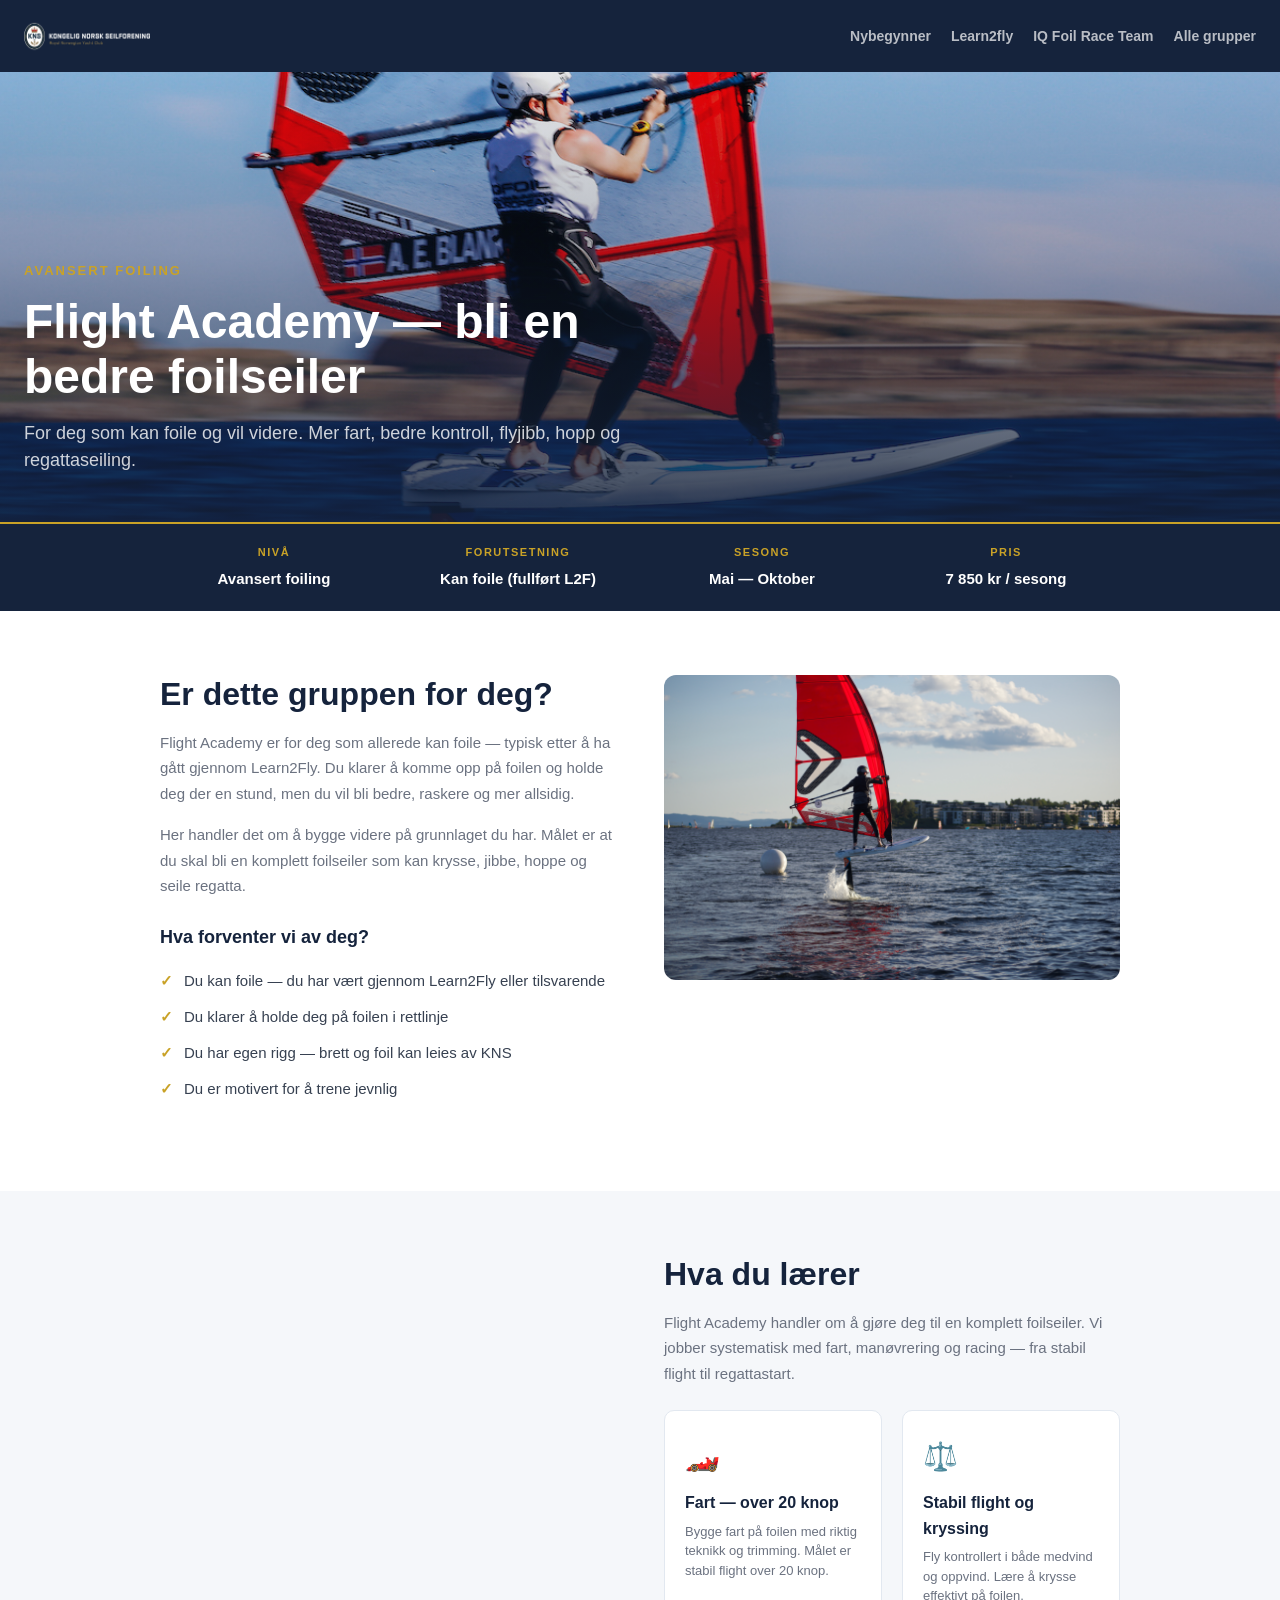
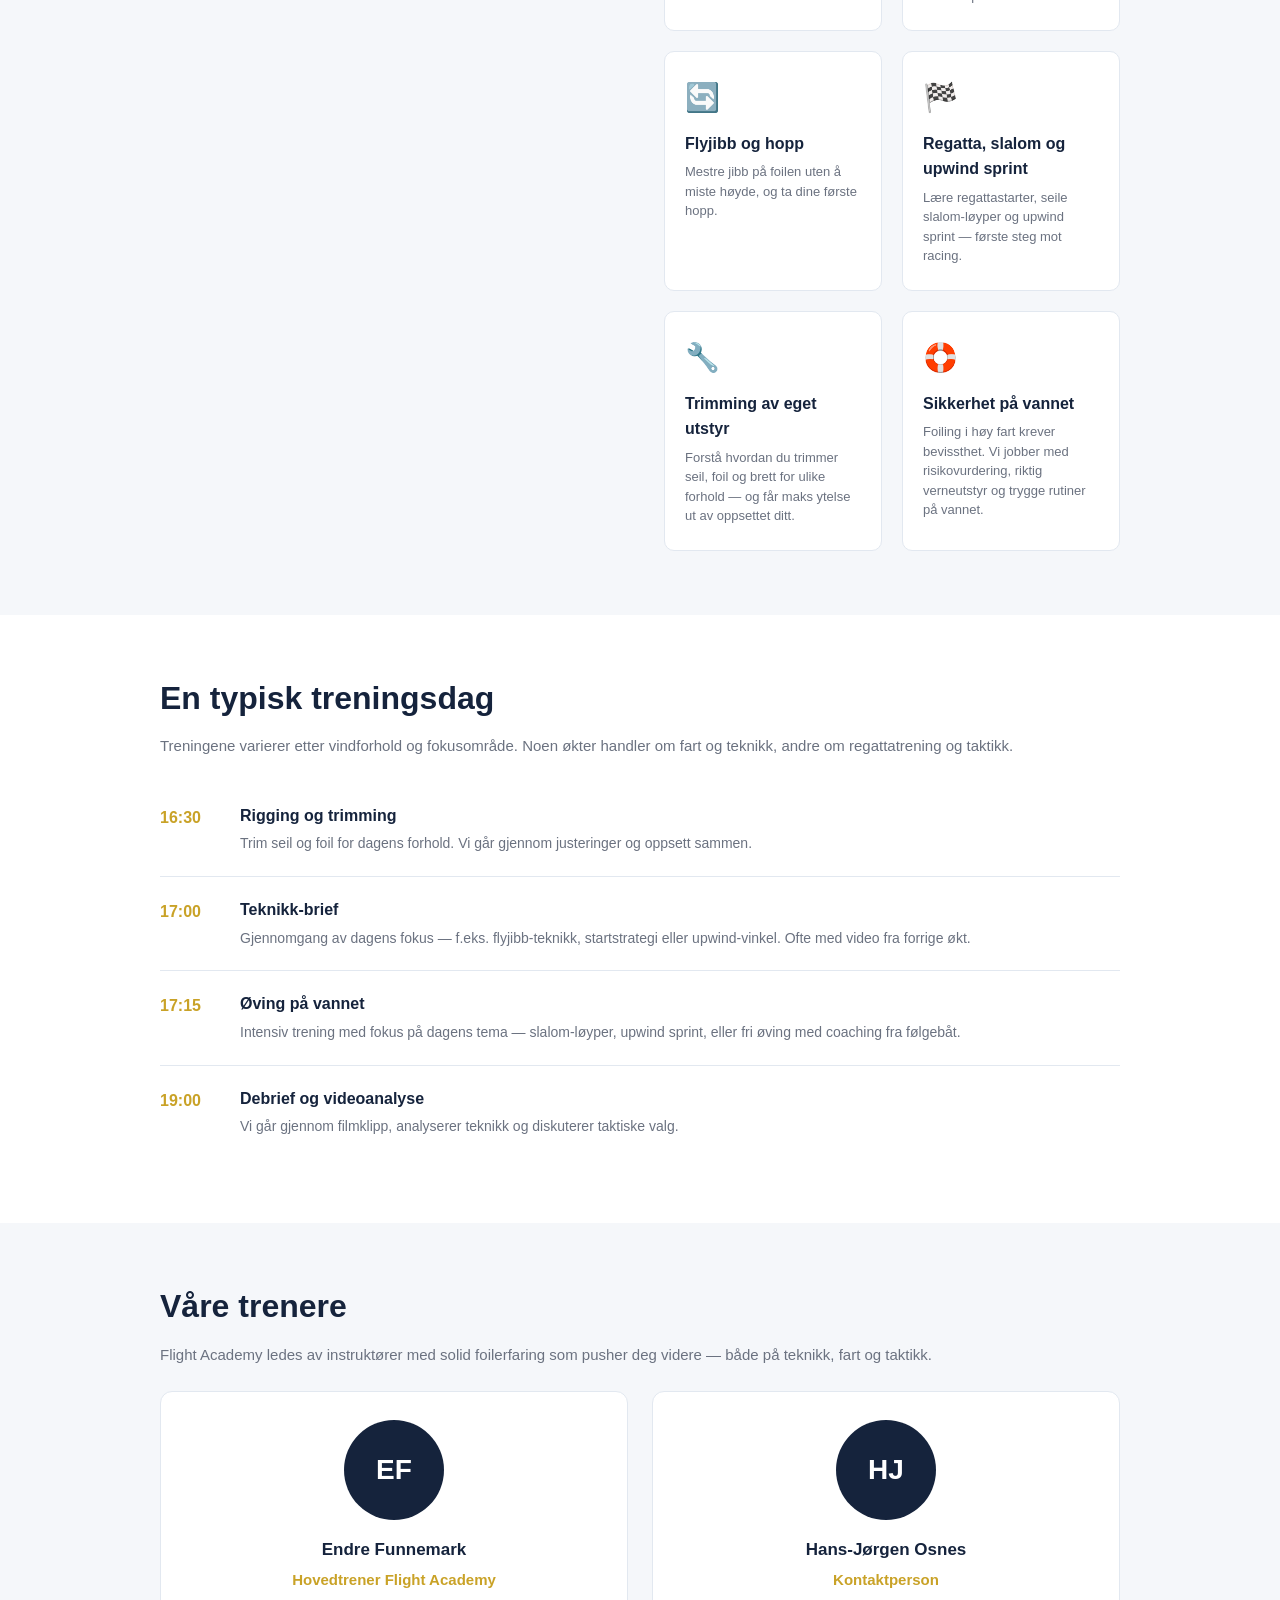
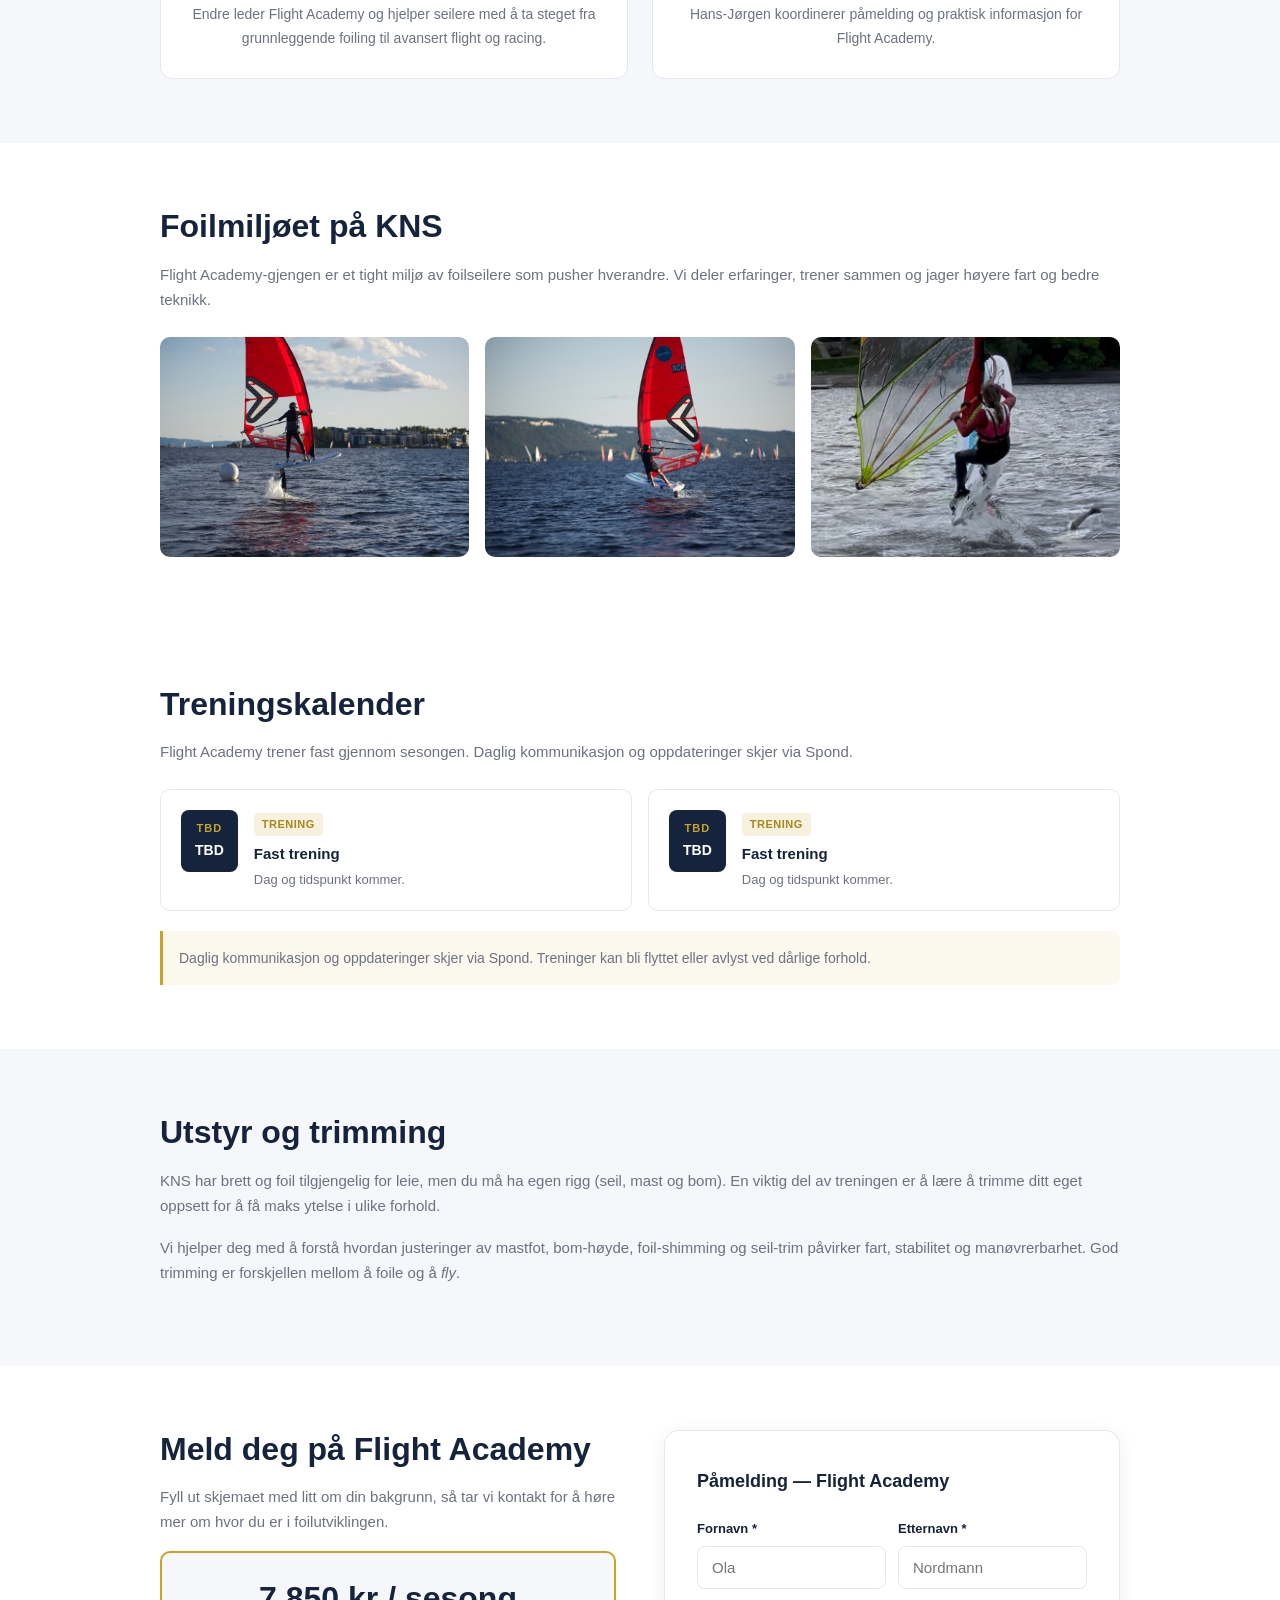
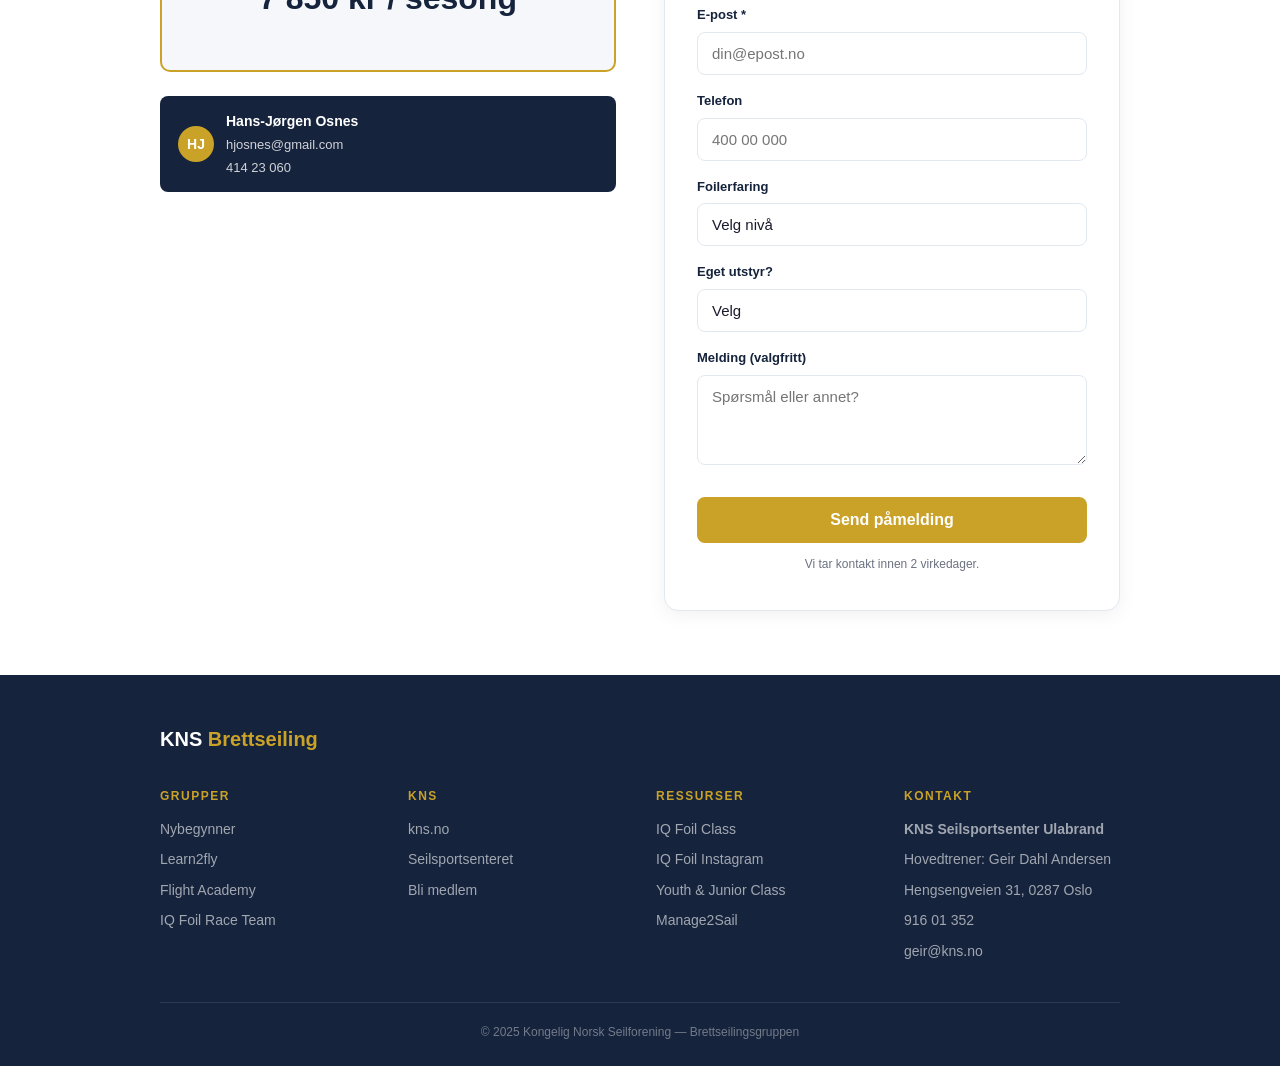
==== flight-academy.html @ 6548b87a "Bytt om beskrivelser L2F/Flight Academy, legg til gruppenavigasjon på undersider - Fikset feilplasse" ====
<!DOCTYPE html>
<html lang="no">
<head>
  <meta charset="UTF-8" />
  <meta name="viewport" content="width=device-width, initial-scale=1.0" />
  <title>Flight Academy — Brettseiling på KNS</title>
  <meta name="description" content="Flight Academy — bli en bedre foilseiler hos KNS. Fart over 20 knop, stabil flight, flyjibb, hopp, kryssing og regattaseiling for deg som kan foile." />
  <link rel="stylesheet" href="style.css" />
</head>
<body>

<nav>
  <a href="index.html" class="logo"><img src="images/kns-logo.png" alt="KNS — Kongelig Norsk Seilforening" class="nav-logo" /></a>
  <div class="nav-links">
    <a href="nybegynner.html">Nybegynner</a>
    <a href="learn2fly.html">Learn2fly</a>
    <a href="iqfoil.html">IQ Foil Race Team</a>
    <a href="index.html#grupper">Alle grupper</a>
  </div>
</nav>

<!-- HERO -->
<section class="page-hero">
  <img src="images/251022_SailingEnergy_IQFoilArzachena__C1_7993.jpg" alt="Foilseiler i full fart over vannet" class="page-hero-img" />
  <div class="page-hero-overlay"></div>
  <div class="page-hero-content">
    <span class="kicker">Avansert foiling</span>
    <h1>Flight Academy — bli en bedre foilseiler</h1>
    <p>For deg som kan foile og vil videre. Mer fart, bedre kontroll, flyjibb, hopp og regattaseiling.</p>
  </div>
</section>

<!-- QUICK INFO BAR -->
<div class="quick-info">
  <div class="quick-info-inner">
    <div class="quick-item">
      <strong>Nivå</strong>
      <span>Avansert foiling</span>
    </div>
    <div class="quick-item">
      <strong>Forutsetning</strong>
      <span>Kan foile (fullført L2F)</span>
    </div>
    <div class="quick-item">
      <strong>Sesong</strong>
      <span>Mai — Oktober</span>
    </div>
    <div class="quick-item">
      <strong>Pris</strong>
      <span>7 850 kr / sesong</span>
    </div>
  </div>
</div>

<!-- KRAV & FORVENTNINGER -->
<section class="content-section">
  <div class="content-inner">
    <div class="content-text">
      <h2>Er dette gruppen for deg?</h2>
      <p>Flight Academy er for deg som allerede kan foile — typisk etter å ha gått gjennom Learn2Fly. Du klarer å komme opp på foilen og holde deg der en stund, men du vil bli bedre, raskere og mer allsidig.</p>
      <p>Her handler det om å bygge videre på grunnlaget du har. Målet er at du skal bli en komplett foilseiler som kan krysse, jibbe, hoppe og seile regatta.</p>
      <h3>Hva forventer vi av deg?</h3>
      <ul>
        <li>Du kan foile — du har vært gjennom Learn2Fly eller tilsvarende</li>
        <li>Du klarer å holde deg på foilen i rettlinje</li>
        <li>Du har egen rigg &mdash; brett og foil kan leies av KNS</li>
        <li>Du er motivert for å trene jevnlig</li>
      </ul>
    </div>
    <div class="content-image">
      <img src="images/learn2fly/DSC_3001.jpeg" alt="Foilseiler i aksjon" />
    </div>
  </div>
</section>

<!-- LÆRINGSMÅL -->
<section class="content-section alt-bg">
  <div class="content-inner reverse">
    <div class="content-text">
      <h2>Hva du l&aelig;rer</h2>
      <p>Flight Academy handler om &aring; gj&oslash;re deg til en komplett foilseiler. Vi jobber systematisk med fart, man&oslash;vrering og racing &mdash; fra stabil flight til regattastart.</p>
      <div class="goals-grid">
        <div class="goal-card">
          <div class="goal-icon">🏎️</div>
          <h4>Fart &mdash; over 20 knop</h4>
          <p>Bygge fart p&aring; foilen med riktig teknikk og trimming. M&aring;let er stabil flight over 20 knop.</p>
        </div>
        <div class="goal-card">
          <div class="goal-icon">⚖️</div>
          <h4>Stabil flight og kryssing</h4>
          <p>Fly kontrollert i b&aring;de medvind og oppvind. L&aelig;re &aring; krysse effektivt p&aring; foilen.</p>
        </div>
        <div class="goal-card">
          <div class="goal-icon">🔄</div>
          <h4>Flyjibb og hopp</h4>
          <p>Mestre jibb p&aring; foilen uten &aring; miste h&oslash;yde, og ta dine f&oslash;rste hopp.</p>
        </div>
        <div class="goal-card">
          <div class="goal-icon">🏁</div>
          <h4>Regatta, slalom og upwind sprint</h4>
          <p>L&aelig;re regattastarter, seile slalom-l&oslash;yper og upwind sprint &mdash; f&oslash;rste steg mot racing.</p>
        </div>
        <div class="goal-card">
          <div class="goal-icon">🔧</div>
          <h4>Trimming av eget utstyr</h4>
          <p>Forst&aring; hvordan du trimmer seil, foil og brett for ulike forhold &mdash; og f&aring;r maks ytelse ut av oppsettet ditt.</p>
        </div>
        <div class="goal-card">
          <div class="goal-icon">🛟</div>
          <h4>Sikkerhet p&aring; vannet</h4>
          <p>Foiling i h&oslash;y fart krever bevissthet. Vi jobber med risikovurdering, riktig verneutstyr og trygge rutiner p&aring; vannet.</p>
        </div>
      </div>
    </div>
  </div>
</section>

<!-- TYPISK TRENINGSDAG -->
<section class="content-section">
  <div class="content-inner">
    <div class="content-text full-width">
      <h2>En typisk treningsdag</h2>
      <p>Treningene varierer etter vindforhold og fokusomr&aring;de. Noen &oslash;kter handler om fart og teknikk, andre om regattatrening og taktikk.</p>
      <div class="timeline">
        <div class="timeline-item">
          <div class="timeline-time">16:30</div>
          <div class="timeline-desc">
            <strong>Rigging og trimming</strong>
            <p>Trim seil og foil for dagens forhold. Vi g&aring;r gjennom justeringer og oppsett sammen.</p>
          </div>
        </div>
        <div class="timeline-item">
          <div class="timeline-time">17:00</div>
          <div class="timeline-desc">
            <strong>Teknikk-brief</strong>
            <p>Gjennomgang av dagens fokus &mdash; f.eks. flyjibb-teknikk, startstrategi eller upwind-vinkel. Ofte med video fra forrige &oslash;kt.</p>
          </div>
        </div>
        <div class="timeline-item">
          <div class="timeline-time">17:15</div>
          <div class="timeline-desc">
            <strong>&Oslash;ving p&aring; vannet</strong>
            <p>Intensiv trening med fokus p&aring; dagens tema &mdash; slalom-l&oslash;yper, upwind sprint, eller fri &oslash;ving med coaching fra f&oslash;lgeb&aring;t.</p>
          </div>
        </div>
        <div class="timeline-item">
          <div class="timeline-time">19:00</div>
          <div class="timeline-desc">
            <strong>Debrief og videoanalyse</strong>
            <p>Vi g&aring;r gjennom filmklipp, analyserer teknikk og diskuterer taktiske valg.</p>
          </div>
        </div>
      </div>
    </div>
  </div>
</section>

<!-- TRENERE -->
<section class="content-section alt-bg">
  <div class="content-inner">
    <div class="content-text full-width">
      <h2>Våre trenere</h2>
      <p>Flight Academy ledes av instrukt&oslash;rer med solid foilerfaring som pusher deg videre &mdash; b&aring;de p&aring; teknikk, fart og taktikk.</p>
      <div class="trainers-grid">
        <div class="trainer-card">
          <div class="trainer-photo placeholder-photo">EF</div>
          <h4>Endre Funnemark</h4>
          <p class="trainer-role">Hovedtrener Flight Academy</p>
          <p>Endre leder Flight Academy og hjelper seilere med &aring; ta steget fra grunnleggende foiling til avansert flight og racing.</p>
        </div>
        <div class="trainer-card">
          <div class="trainer-photo placeholder-photo">HJ</div>
          <h4>Hans-Jørgen Osnes</h4>
          <p class="trainer-role">Kontaktperson</p>
          <p>Hans-Jørgen koordinerer påmelding og praktisk informasjon for Flight Academy.</p>
        </div>
      </div>
    </div>
  </div>
</section>

<!-- MILJØ / GALLERI -->
<section class="content-section">
  <div class="content-inner">
    <div class="content-text full-width">
      <h2>Foilmiljøet på KNS</h2>
      <p>Flight Academy-gjengen er et tight milj&oslash; av foilseilere som pusher hverandre. Vi deler erfaringer, trener sammen og jager h&oslash;yere fart og bedre teknikk.</p>
      <div class="gallery-grid">
        <img src="images/learn2fly/DSC_3001.jpeg" alt="Foilseiler på vannet" class="gallery-img" />
        <img src="images/learn2fly/DSC_3025.jpeg" alt="Foiling med NOR-seil" class="gallery-img" />
        <img src="images/learn2fly/IMG_2680.PNG" alt="Flight Academy trening" class="gallery-img" />
      </div>
    </div>
  </div>
</section>

<!-- KALENDER -->
<section class="content-section">
  <div class="content-inner">
    <div class="content-text full-width">
      <h2>Treningskalender</h2>
      <p>Flight Academy trener fast gjennom sesongen. Daglig kommunikasjon og oppdateringer skjer via Spond.</p>
      <div class="schedule-grid">
        <div class="schedule-card">
          <div class="schedule-date">
            <span class="day-name">TBD</span>
            <span class="time">TBD</span>
          </div>
          <div class="schedule-info">
            <span class="schedule-tag trening">Trening</span>
            <h4>Fast trening</h4>
            <p>Dag og tidspunkt kommer.</p>
          </div>
        </div>
        <div class="schedule-card">
          <div class="schedule-date">
            <span class="day-name">TBD</span>
            <span class="time">TBD</span>
          </div>
          <div class="schedule-info">
            <span class="schedule-tag trening">Trening</span>
            <h4>Fast trening</h4>
            <p>Dag og tidspunkt kommer.</p>
          </div>
        </div>
      </div>
      <div class="schedule-note">Daglig kommunikasjon og oppdateringer skjer via Spond. Treninger kan bli flyttet eller avlyst ved d&aring;rlige forhold.</div>
    </div>
  </div>
</section>

<!-- UTSTYR -->
<section class="content-section alt-bg">
  <div class="content-inner">
    <div class="content-text full-width">
      <h2>Utstyr og trimming</h2>
      <p>KNS har brett og foil tilgjengelig for leie, men du m&aring; ha egen rigg (seil, mast og bom). En viktig del av treningen er &aring; l&aelig;re &aring; trimme ditt eget oppsett for &aring; f&aring; maks ytelse i ulike forhold.</p>
      <p>Vi hjelper deg med &aring; forst&aring; hvordan justeringer av mastfot, bom-h&oslash;yde, foil-shimming og seil-trim p&aring;virker fart, stabilitet og man&oslash;vrerbarhet. God trimming er forskjellen mellom &aring; foile og &aring; <em>fly</em>.</p>
    </div>
  </div>
</section>

<!-- PÅMELDING -->
<section class="content-section" id="pamelding">
  <div class="content-inner">
    <div class="content-text">
      <h2>Meld deg på Flight Academy</h2>
      <p>Fyll ut skjemaet med litt om din bakgrunn, s&aring; tar vi kontakt for &aring; h&oslash;re mer om hvor du er i foilutviklingen.</p>
      <div class="price-box">
        <div class="price-main">7 850 kr / sesong</div>
        <div class="price-note">&nbsp;</div>
      </div>
      <div class="contact-chip">
        <div class="avatar">HJ</div>
        <div>
          <div class="name">Hans-Jørgen Osnes</div>
          <a href="mailto:hjosnes@gmail.com">hjosnes@gmail.com</a><br>
          <a href="tel:+4741423060">414 23 060</a>
        </div>
      </div>
    </div>
    <div class="reg-form" id="form-flight">
      <h3>Påmelding — Flight Academy</h3>
      <form name="flight-academy-page" method="POST" data-netlify="true" netlify-honeypot="bot-field">
        <input type="hidden" name="form-name" value="flight-academy-page" />
        <p style="display:none"><input name="bot-field" /></p>
        <div class="form-row">
          <div class="form-group">
            <label for="fa-fornavn">Fornavn *</label>
            <input type="text" id="fa-fornavn" name="fornavn" required placeholder="Ola" />
          </div>
          <div class="form-group">
            <label for="fa-etternavn">Etternavn *</label>
            <input type="text" id="fa-etternavn" name="etternavn" required placeholder="Nordmann" />
          </div>
        </div>
        <div class="form-group">
          <label for="fa-epost">E-post *</label>
          <input type="email" id="fa-epost" name="epost" required placeholder="din@epost.no" />
        </div>
        <div class="form-group">
          <label for="fa-telefon">Telefon</label>
          <input type="tel" id="fa-telefon" name="telefon" placeholder="400 00 000" />
        </div>
        <div class="form-group">
          <label for="fa-erfaring">Foilerfaring</label>
          <select id="fa-erfaring" name="erfaring">
            <option value="">Velg niv&aring;</option>
            <option>Fullf&oslash;rt Learn2Fly</option>
            <option>Kan foile i rettlinje</option>
            <option>Kan foile og jibbe</option>
            <option>Erfaren foilseiler</option>
          </select>
        </div>
        <div class="form-group">
          <label for="fa-utstyr">Eget utstyr?</label>
          <select id="fa-utstyr" name="eget-utstyr">
            <option value="">Velg</option>
            <option>Ja, eget komplett oppsett</option>
            <option>Egen rigg &mdash; trenger &aring; leie brett/foil</option>
            <option>Trenger hjelp med utstyr</option>
          </select>
        </div>
        <div class="form-group">
          <label for="fa-melding">Melding (valgfritt)</label>
          <textarea id="fa-melding" name="melding" placeholder="Spørsmål eller annet?"></textarea>
        </div>
        <button type="submit" class="btn-submit">Send påmelding</button>
        <p class="form-note">Vi tar kontakt innen 2 virkedager.</p>
      </form>
      <div class="form-success" id="success-flight">
        <div class="checkmark">✅</div>
        <h3>Takk for påmeldingen!</h3>
        <p>Hans-Jørgen tar kontakt med deg snart.</p>
      </div>
    </div>
  </div>
</section>

<footer>
  <div class="footer-inner">
    <div class="footer-brand">KNS <span>Brettseiling</span></div>
    <div class="footer-links">
      <div class="footer-col">
        <h4>Grupper</h4>
        <a href="nybegynner.html">Nybegynner</a>
        <a href="learn2fly.html">Learn2fly</a>
        <a href="flight-academy.html">Flight Academy</a>
        <a href="iqfoil.html">IQ Foil Race Team</a>
      </div>
      <div class="footer-col">
        <h4>KNS</h4>
        <a href="https://www.kns.no" target="_blank">kns.no</a>
        <a href="https://www.kns.no/seilsport" target="_blank">Seilsportsenteret</a>
        <a href="https://www.kns.no/medlemskap" target="_blank">Bli medlem</a>
      </div>
      <div class="footer-col">
        <h4>Ressurser</h4>
        <a href="https://www.iqfoilclassofficial.org/" target="_blank">IQ Foil Class</a>
        <a href="https://www.instagram.com/iqfoilclass/" target="_blank">IQ Foil Instagram</a>
        <a href="https://www.iqfoilyouthjuniorclass.org/" target="_blank">Youth & Junior Class</a>
        <a href="https://manage2sail.com/no" target="_blank">Manage2Sail</a>
      </div>
      <div class="footer-col">
        <h4>Kontakt</h4>
        <p><strong>KNS Seilsportsenter Ulabrand</strong></p>
        <p>Hovedtrener: Geir Dahl Andersen</p>
        <p>Hengsengveien 31, 0287 Oslo</p>
        <a href="tel:91601352">916 01 352</a>
        <a href="mailto:geir@kns.no">geir@kns.no</a>
      </div>
    </div>
    <div class="footer-bottom">
      <p>&copy; 2025 Kongelig Norsk Seilforening — Brettseilingsgruppen</p>
    </div>
  </div>
</footer>

<script>
  const params = new URLSearchParams(window.location.search);
  if (params.has('success')) {
    const formWrap = document.getElementById('form-flight');
    const successEl = document.getElementById('success-flight');
    if (formWrap) formWrap.querySelector('form').style.display = 'none';
    if (successEl) successEl.style.display = 'block';
  }
  document.querySelectorAll('[data-netlify="true"]').forEach(form => {
    form.addEventListener('submit', function() {
      form.setAttribute('action', '/flight-academy.html?success=1#pamelding');
    });
  });
</script>

</body>
</html>
---- style.css ----
*, *::before, *::after { box-sizing: border-box; margin: 0; padding: 0; }

:root {
  --navy: #15233c;
  --green: #c9a227;
  --green-dark: #a8861e;
  --white: #ffffff;
  --light: #f5f7fa;
  --gray: #6b7280;
  --border: #e2e8f0;
}

html { scroll-behavior: smooth; }

body {
  font-family: -apple-system, BlinkMacSystemFont, 'Segoe UI', Roboto, sans-serif;
  color: #1a1a2e;
  background: var(--white);
  line-height: 1.6;
}

/* NAV */
nav {
  background: var(--navy);
  padding: 16px 24px;
  display: flex;
  align-items: center;
  justify-content: space-between;
}
nav .logo {
  text-decoration: none;
  display: flex;
  align-items: center;
}
nav .nav-logo {
  height: 40px;
  width: auto;
}
nav .nav-links { display: flex; gap: 20px; }
nav .nav-links a {
  color: rgba(255,255,255,0.7);
  text-decoration: none;
  font-size: 14px;
  font-weight: 600;
  transition: color 0.2s;
}
nav .nav-links a:hover { color: white; }

/* PAGE HERO */
.page-hero {
  position: relative;
  height: 50vh;
  min-height: 340px;
  max-height: 500px;
  overflow: hidden;
  display: flex;
  align-items: flex-end;
}
.page-hero-img {
  position: absolute;
  inset: 0;
  width: 100%;
  height: 100%;
  object-fit: cover;
  z-index: 0;
}
.page-hero-overlay {
  position: absolute;
  inset: 0;
  background: linear-gradient(to top, rgba(21,35,60,0.85) 0%, rgba(21,35,60,0.3) 60%, rgba(21,35,60,0.1) 100%);
  z-index: 1;
}
.page-hero-content {
  position: relative;
  z-index: 2;
  padding: 40px 24px 48px;
  max-width: 720px;
}
.page-hero-content .kicker {
  font-size: 13px;
  font-weight: 600;
  letter-spacing: 2px;
  text-transform: uppercase;
  color: var(--green);
  margin-bottom: 12px;
  display: block;
}
.page-hero-content h1 {
  font-size: clamp(28px, 5vw, 48px);
  font-weight: 800;
  color: white;
  line-height: 1.15;
  margin-bottom: 16px;
}
.page-hero-content p {
  font-size: clamp(15px, 2vw, 18px);
  color: rgba(255,255,255,0.8);
  line-height: 1.5;
}

/* QUICK INFO BAR */
.quick-info {
  background: var(--navy);
  padding: 20px 24px;
  border-top: 2px solid var(--green);
}
.quick-info-inner {
  max-width: 960px;
  margin: 0 auto;
  display: flex;
  justify-content: space-between;
  flex-wrap: wrap;
  gap: 16px;
}
.quick-item {
  text-align: center;
  flex: 1;
  min-width: 120px;
}
.quick-item strong {
  display: block;
  font-size: 11px;
  font-weight: 700;
  letter-spacing: 1.5px;
  text-transform: uppercase;
  color: var(--green);
  margin-bottom: 4px;
}
.quick-item span {
  font-size: 15px;
  color: white;
  font-weight: 600;
}

/* CONTENT SECTIONS */
.content-section {
  padding: 64px 24px;
}
.content-section.alt-bg {
  background: var(--light);
}
.content-inner {
  max-width: 960px;
  margin: 0 auto;
  display: grid;
  grid-template-columns: 1fr 1fr;
  gap: 48px;
  align-items: start;
}
.content-inner.reverse {
  direction: rtl;
}
.content-inner.reverse > * {
  direction: ltr;
}
.content-inner .full-width {
  grid-column: 1 / -1;
}
.content-text h2 {
  font-size: clamp(22px, 3.5vw, 32px);
  font-weight: 800;
  color: var(--navy);
  margin-bottom: 16px;
  line-height: 1.2;
}
.content-text h3 {
  font-size: 18px;
  font-weight: 700;
  color: var(--navy);
  margin-top: 24px;
  margin-bottom: 12px;
}
.content-text p {
  color: var(--gray);
  font-size: 15px;
  margin-bottom: 16px;
  line-height: 1.7;
}
.content-text ul {
  list-style: none;
  margin-bottom: 20px;
}
.content-text ul li {
  font-size: 15px;
  color: #374151;
  padding: 6px 0;
  padding-left: 24px;
  position: relative;
}
.content-text ul li::before {
  content: '✓';
  position: absolute;
  left: 0;
  color: var(--green);
  font-weight: 700;
}
.content-image img {
  width: 100%;
  border-radius: 12px;
  object-fit: cover;
  max-height: 400px;
}

/* GOALS GRID */
.goals-grid {
  display: grid;
  grid-template-columns: 1fr 1fr;
  gap: 20px;
  margin-top: 24px;
}
.goal-card {
  background: white;
  border: 1px solid var(--border);
  border-radius: 10px;
  padding: 24px 20px;
}
.content-section.alt-bg .goal-card {
  background: white;
}
.goal-icon {
  font-size: 28px;
  margin-bottom: 10px;
}
.goal-card h4 {
  font-size: 16px;
  font-weight: 700;
  color: var(--navy);
  margin-bottom: 6px;
}
.goal-card p {
  font-size: 13px;
  color: var(--gray);
  margin-bottom: 0;
  line-height: 1.5;
}

/* TIMELINE */
.timeline {
  margin-top: 24px;
}
.timeline-item {
  display: flex;
  gap: 20px;
  padding: 20px 0;
  border-bottom: 1px solid var(--border);
}
.timeline-item:last-child { border-bottom: none; }
.timeline-time {
  font-size: 16px;
  font-weight: 800;
  color: var(--green);
  min-width: 60px;
  padding-top: 2px;
}
.timeline-desc strong {
  font-size: 16px;
  color: var(--navy);
  display: block;
  margin-bottom: 4px;
}
.timeline-desc p {
  font-size: 14px;
  color: var(--gray);
  margin-bottom: 0;
}

/* TRAINERS */
.trainers-grid {
  display: grid;
  grid-template-columns: repeat(auto-fit, minmax(220px, 1fr));
  gap: 24px;
  margin-top: 24px;
}
.trainer-card {
  background: white;
  border: 1px solid var(--border);
  border-radius: 12px;
  padding: 28px 20px;
  text-align: center;
}
.content-section.alt-bg .trainer-card {
  background: white;
}
.trainer-photo {
  width: 100px;
  height: 100px;
  border-radius: 50%;
  object-fit: cover;
  margin: 0 auto 16px;
}
.placeholder-photo {
  background: var(--navy);
  color: white;
  display: flex;
  align-items: center;
  justify-content: center;
  font-weight: 800;
  font-size: 28px;
}
.trainer-card h4 {
  font-size: 17px;
  font-weight: 700;
  color: var(--navy);
  margin-bottom: 4px;
}
.trainer-role {
  font-size: 13px;
  color: var(--green) !important;
  font-weight: 600;
  margin-bottom: 10px !important;
}
.trainer-card > p:last-child {
  font-size: 14px;
  color: var(--gray);
  margin-bottom: 0;
}

/* GALLERY */
.gallery-grid {
  display: grid;
  grid-template-columns: repeat(3, 1fr);
  gap: 16px;
  margin-top: 24px;
}
.gallery-img {
  width: 100%;
  height: 220px;
  object-fit: cover;
  border-radius: 10px;
}

/* PRICE BOX */
.price-box {
  background: var(--light);
  border: 2px solid var(--green);
  border-radius: 10px;
  padding: 20px;
  margin-bottom: 24px;
  text-align: center;
}
.price-main {
  font-size: 32px;
  font-weight: 800;
  color: var(--navy);
}
.price-note {
  font-size: 14px;
  color: var(--gray);
  margin-top: 4px;
}

/* CONTACT CHIP */
.contact-chip {
  display: flex;
  align-items: center;
  gap: 12px;
  background: var(--navy);
  color: white;
  border-radius: 8px;
  padding: 14px 18px;
  font-size: 14px;
}
.contact-chip .avatar {
  width: 36px;
  height: 36px;
  border-radius: 50%;
  background: var(--green);
  display: flex;
  align-items: center;
  justify-content: center;
  font-weight: 700;
  font-size: 14px;
  flex-shrink: 0;
  color: white;
}
.contact-chip .name { font-weight: 700; }
.contact-chip a { color: rgba(255,255,255,0.8); text-decoration: none; font-size: 13px; }
.contact-chip a:hover { color: white; }

/* FORMS */
.reg-form {
  background: white;
  border: 1px solid var(--border);
  border-radius: 14px;
  padding: 36px 32px;
  box-shadow: 0 4px 20px rgba(0,0,0,0.06);
}
.reg-form h3 {
  font-size: 18px;
  font-weight: 700;
  color: var(--navy);
  margin-bottom: 24px;
}
.form-group { margin-bottom: 16px; }
.form-group label {
  display: block;
  font-size: 13px;
  font-weight: 600;
  color: var(--navy);
  margin-bottom: 6px;
}
.form-group input,
.form-group textarea,
.form-group select {
  width: 100%;
  padding: 12px 14px;
  border: 1.5px solid var(--border);
  border-radius: 8px;
  font-size: 15px;
  font-family: inherit;
  color: #1a1a2e;
  background: white;
  transition: border-color 0.2s;
  appearance: none;
}
.form-group input:focus,
.form-group textarea:focus,
.form-group select:focus {
  outline: none;
  border-color: var(--green);
}
.form-group textarea { resize: vertical; min-height: 90px; }
.form-row { display: grid; grid-template-columns: 1fr 1fr; gap: 12px; }

.btn-submit {
  width: 100%;
  background: var(--green);
  color: white;
  font-weight: 700;
  font-size: 16px;
  padding: 14px;
  border: none;
  border-radius: 8px;
  cursor: pointer;
  margin-top: 8px;
  transition: background 0.2s;
}
.btn-submit:hover { background: var(--green-dark); }
.form-note {
  text-align: center;
  font-size: 12px;
  color: var(--gray);
  margin-top: 12px;
}

/* SUCCESS STATE */
.form-success {
  display: none;
  text-align: center;
  padding: 40px 20px;
}
.form-success .checkmark { font-size: 48px; margin-bottom: 16px; }
.form-success h3 { font-size: 20px; color: var(--navy); margin-bottom: 8px; }
.form-success p { color: var(--gray); font-size: 14px; }

/* FOOTER */
footer {
  background: var(--navy);
  color: rgba(255,255,255,0.6);
  padding: 48px 24px 24px;
  font-size: 13px;
}
footer a { color: rgba(255,255,255,0.6); text-decoration: none; }
footer a:hover { color: white; }
.footer-inner {
  max-width: 960px;
  margin: 0 auto;
}
footer .footer-brand {
  font-size: 20px;
  font-weight: 700;
  color: white;
  margin-bottom: 32px;
}
footer .footer-brand span { color: var(--green); }
.footer-links {
  display: grid;
  grid-template-columns: repeat(4, 1fr);
  gap: 32px;
  margin-bottom: 32px;
}
.footer-col h4 {
  font-size: 12px;
  font-weight: 700;
  letter-spacing: 1.5px;
  text-transform: uppercase;
  color: var(--green);
  margin-bottom: 12px;
}
.footer-col a, .footer-col p {
  display: block;
  font-size: 14px;
  color: rgba(255,255,255,0.6);
  margin-bottom: 8px;
  text-decoration: none;
}
.footer-col a:hover { color: white; }
.footer-bottom {
  border-top: 1px solid rgba(255,255,255,0.1);
  padding-top: 20px;
  text-align: center;
}
.footer-bottom p {
  font-size: 12px;
  color: rgba(255,255,255,0.4);
}

/* SCHEDULE / CALENDAR */
.schedule-grid {
  display: grid;
  grid-template-columns: 1fr 1fr;
  gap: 16px;
  margin-top: 24px;
}
.schedule-card {
  background: white;
  border: 1px solid var(--border);
  border-radius: 10px;
  padding: 20px;
  display: flex;
  gap: 16px;
  align-items: flex-start;
}
.content-section.alt-bg .schedule-card {
  background: white;
}
.schedule-date {
  background: var(--navy);
  color: white;
  border-radius: 8px;
  padding: 10px 14px;
  text-align: center;
  min-width: 56px;
  flex-shrink: 0;
}
.schedule-date .day-name {
  font-size: 11px;
  font-weight: 700;
  letter-spacing: 1px;
  text-transform: uppercase;
  color: var(--green);
  display: block;
}
.schedule-date .time {
  font-size: 14px;
  font-weight: 700;
  display: block;
  margin-top: 2px;
}
.schedule-info h4 {
  font-size: 15px;
  font-weight: 700;
  color: var(--navy);
  margin-bottom: 4px;
}
.schedule-info p {
  font-size: 13px;
  color: var(--gray);
  margin-bottom: 0;
  line-height: 1.5;
}
.schedule-tag {
  display: inline-block;
  font-size: 11px;
  font-weight: 700;
  letter-spacing: 0.5px;
  text-transform: uppercase;
  padding: 3px 8px;
  border-radius: 4px;
  margin-bottom: 6px;
}
.schedule-tag.trening {
  background: rgba(201,162,39,0.15);
  color: var(--green-dark);
}
.schedule-tag.regatta {
  background: rgba(21,35,60,0.1);
  color: var(--navy);
}
.schedule-note {
  margin-top: 20px;
  padding: 16px;
  background: rgba(201,162,39,0.08);
  border-left: 3px solid var(--green);
  border-radius: 0 8px 8px 0;
  font-size: 14px;
  color: var(--gray);
}
.partner-logos {
  display: flex;
  align-items: center;
  gap: 24px;
  margin-top: 20px;
  flex-wrap: wrap;
}
.partner-logos img {
  height: 40px;
  width: auto;
  opacity: 0.7;
  transition: opacity 0.2s;
}
.partner-logos img[alt*="KNS"] {
  height: 60px;
}
.partner-logos img:hover {
  opacity: 1;
}

/* RESPONSIVE */
@media (max-width: 720px) {
  .content-inner { grid-template-columns: 1fr; gap: 32px; }
  .content-inner.reverse { direction: ltr; }
  .goals-grid { grid-template-columns: 1fr; }
  .gallery-grid { grid-template-columns: 1fr 1fr; }
  .schedule-grid { grid-template-columns: 1fr; }
  .quick-info-inner { flex-direction: column; align-items: center; }
  .page-hero { height: 40vh; min-height: 280px; }
  .footer-links { grid-template-columns: 1fr 1fr; }
}
@media (max-width: 480px) {
  .form-row { grid-template-columns: 1fr; }
  .reg-form { padding: 24px 20px; }
  .gallery-grid { grid-template-columns: 1fr; }
  .footer-links { grid-template-columns: 1fr; }
}
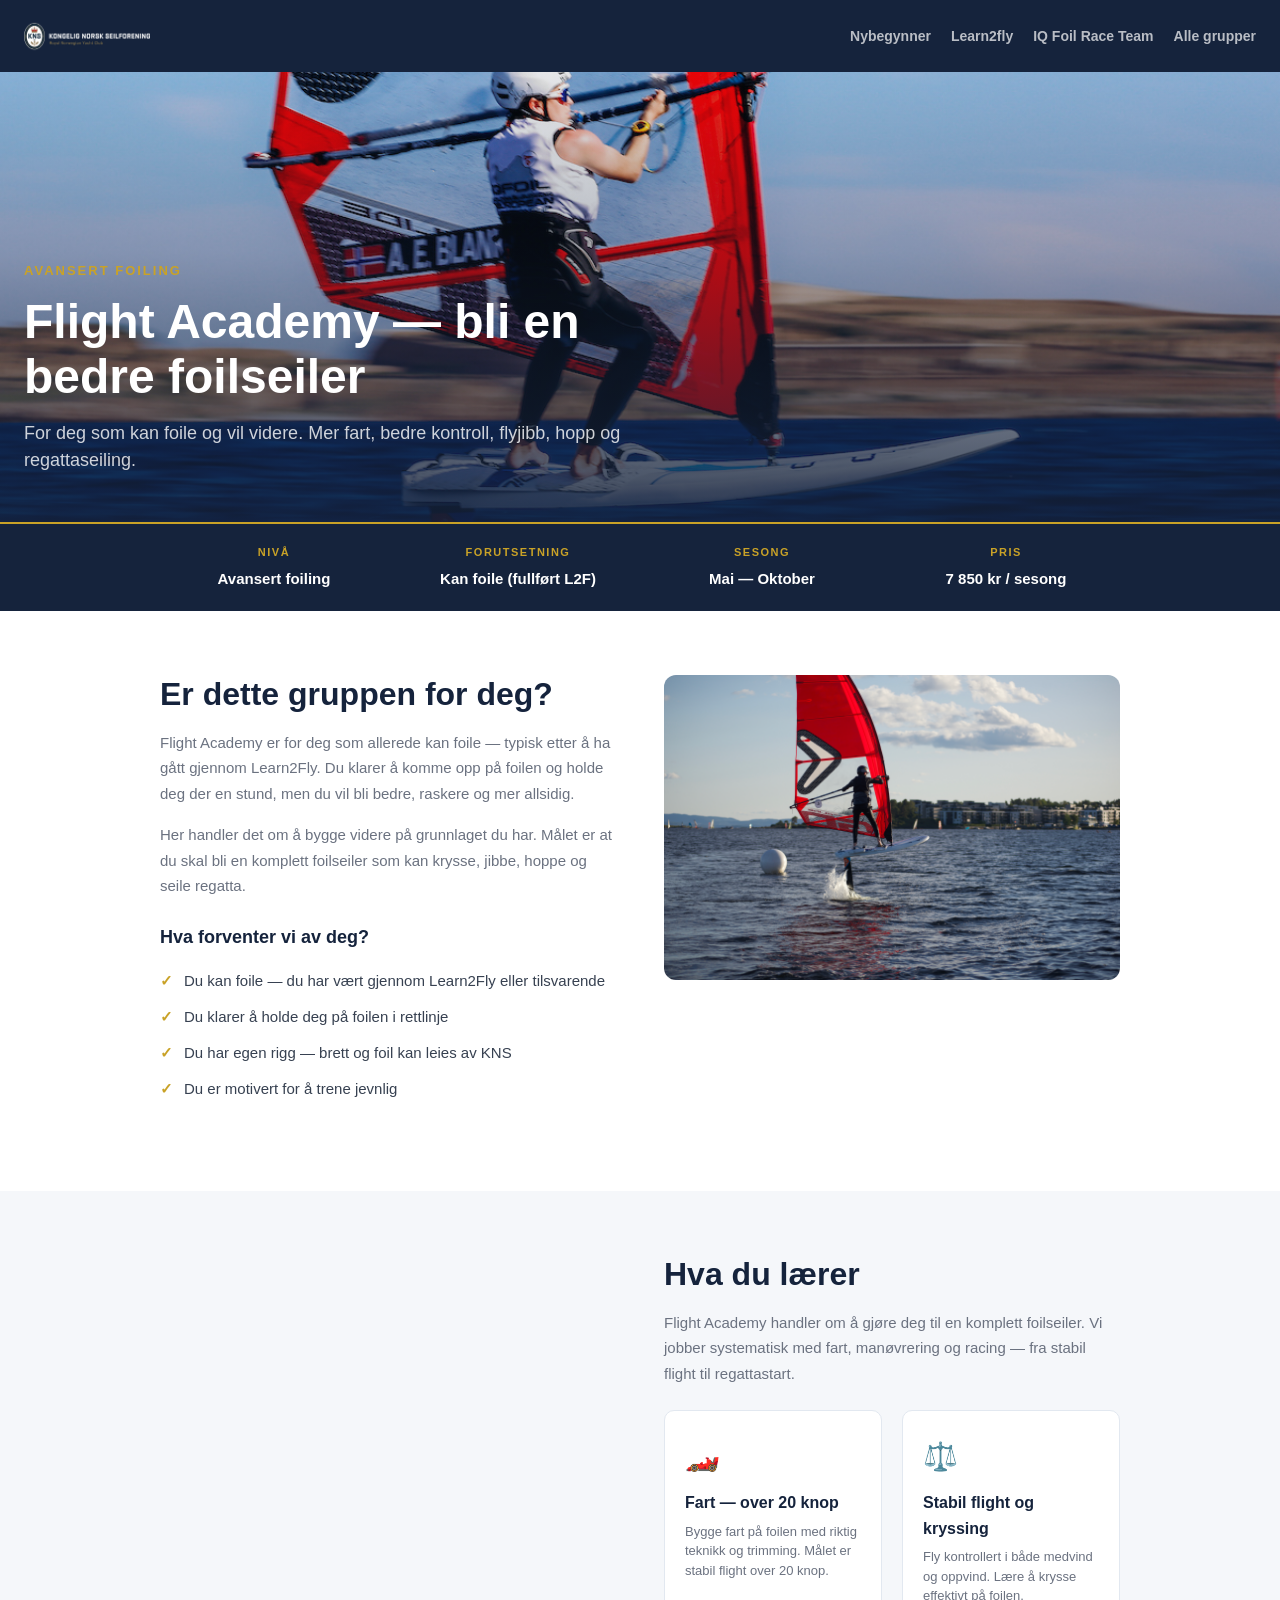
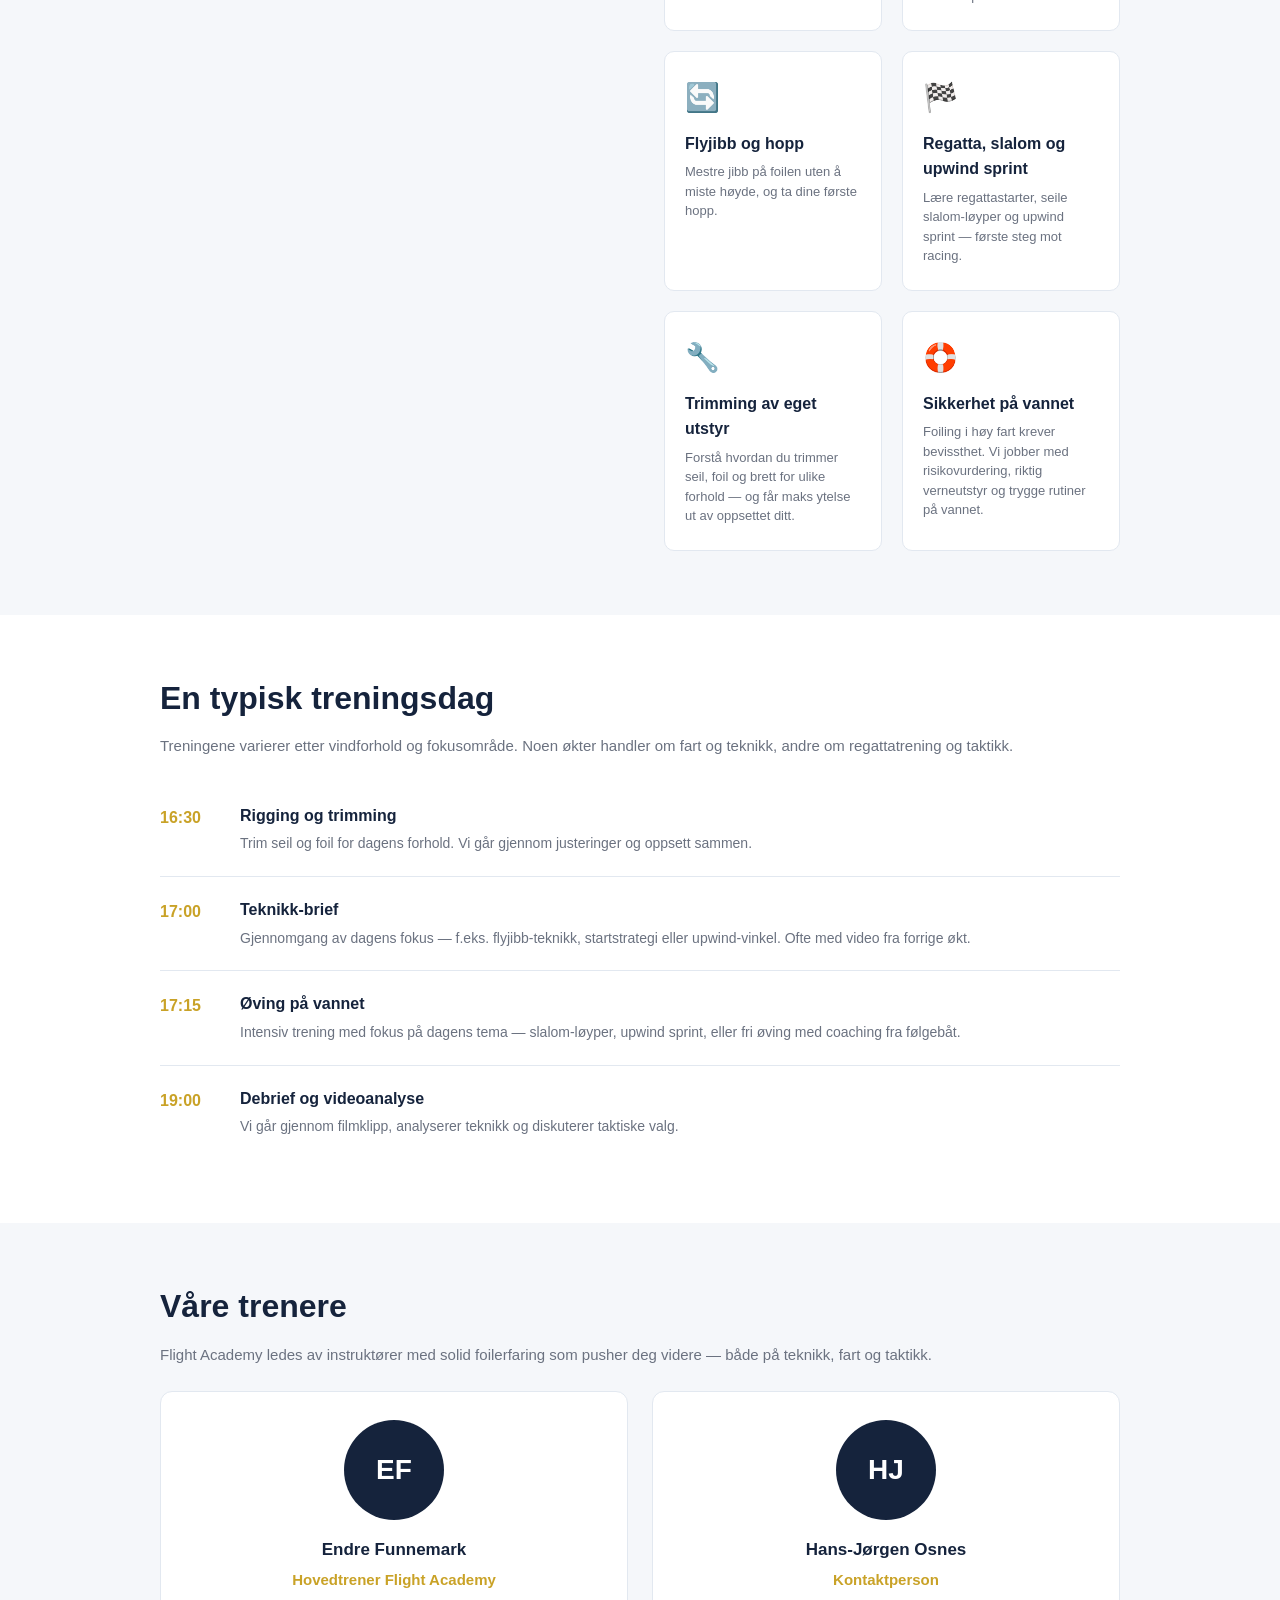
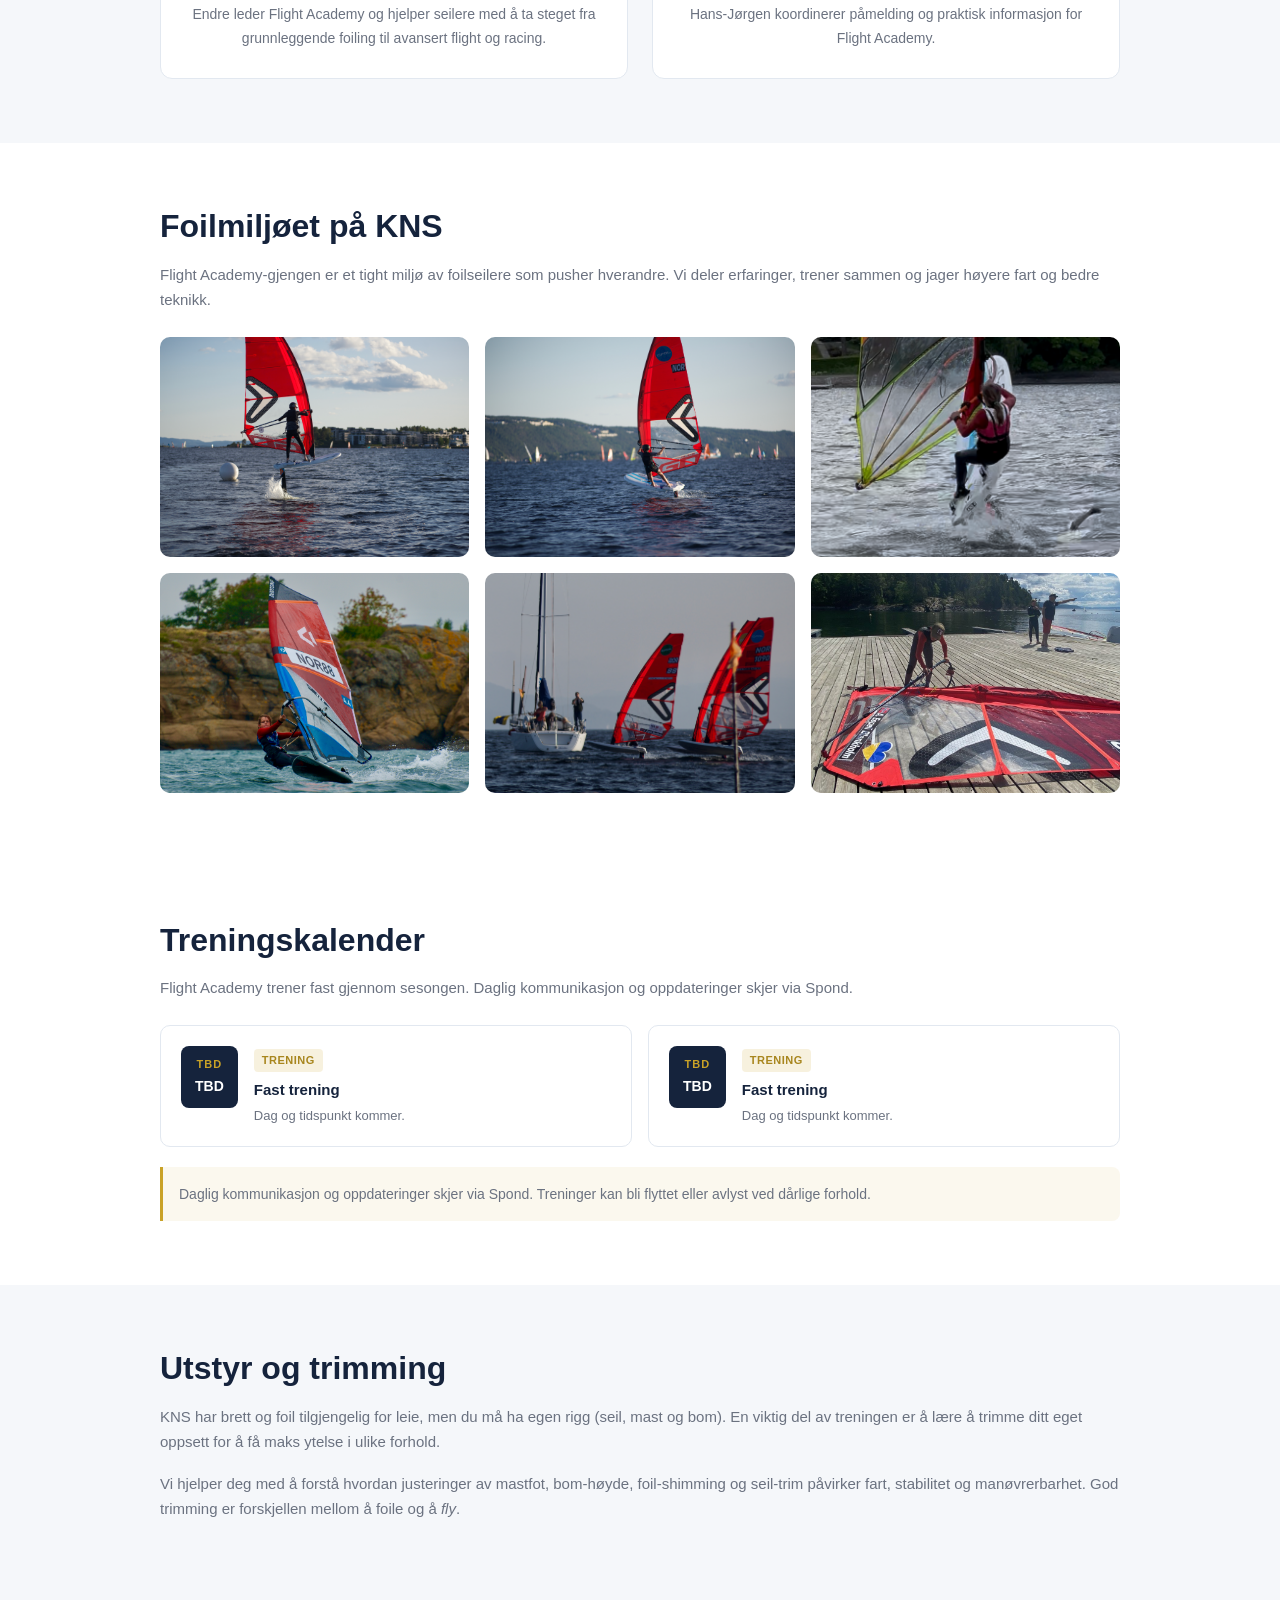
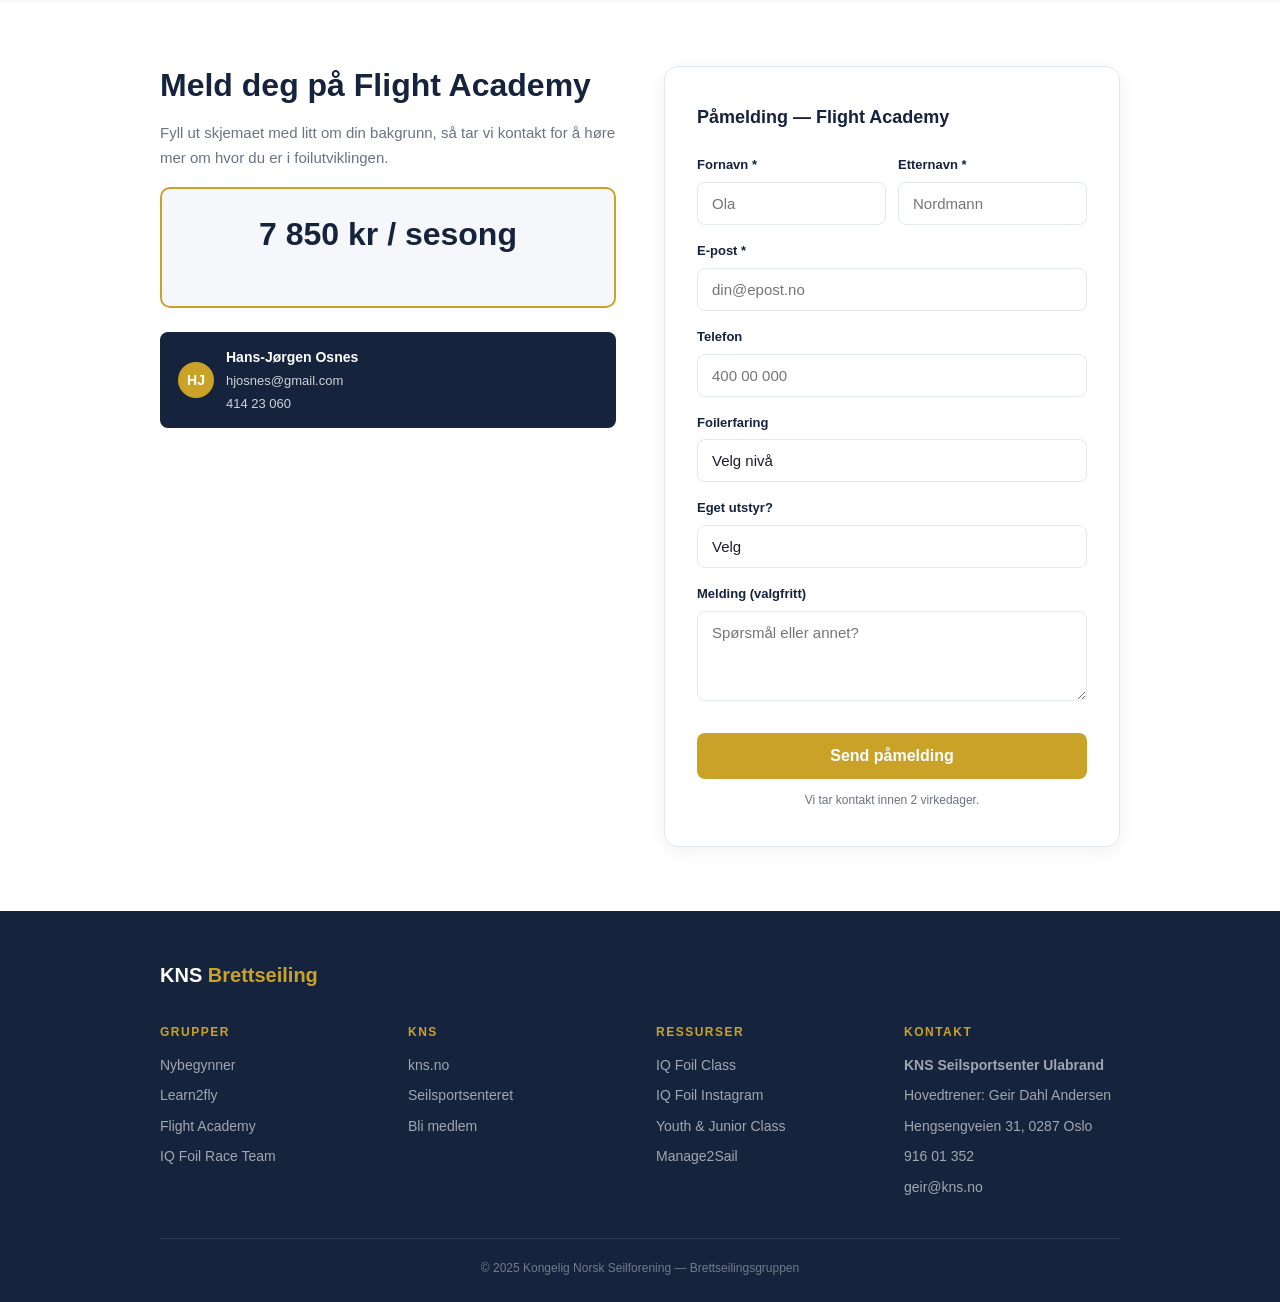
==== commit 05bc5fb4: "Legg til ekstra rad med bilder i miljø-seksjonen på alle undersider Co-Authored-By: Claude Opus 4.6 " ====
--- a/flight-academy.html
+++ b/flight-academy.html
@@ -189,6 +189,11 @@
         <img src="images/learn2fly/DSC_3001.jpeg" alt="Foilseiler på vannet" class="gallery-img" />
         <img src="images/learn2fly/DSC_3025.jpeg" alt="Foiling med NOR-seil" class="gallery-img" />
         <img src="images/learn2fly/IMG_2680.PNG" alt="Flight Academy trening" class="gallery-img" />
+      </div>
+      <div class="gallery-grid" style="margin-top: 16px;">
+        <img src="images/DSC_0052.jpeg" alt="Brettseilere i action" class="gallery-img" />
+        <img src="images/DSC_2730.jpeg" alt="Foilseilere på fjorden" class="gallery-img" />
+        <img src="images/trening-rigg.jpg" alt="Rigging på brygga" class="gallery-img" />
       </div>
     </div>
   </div>
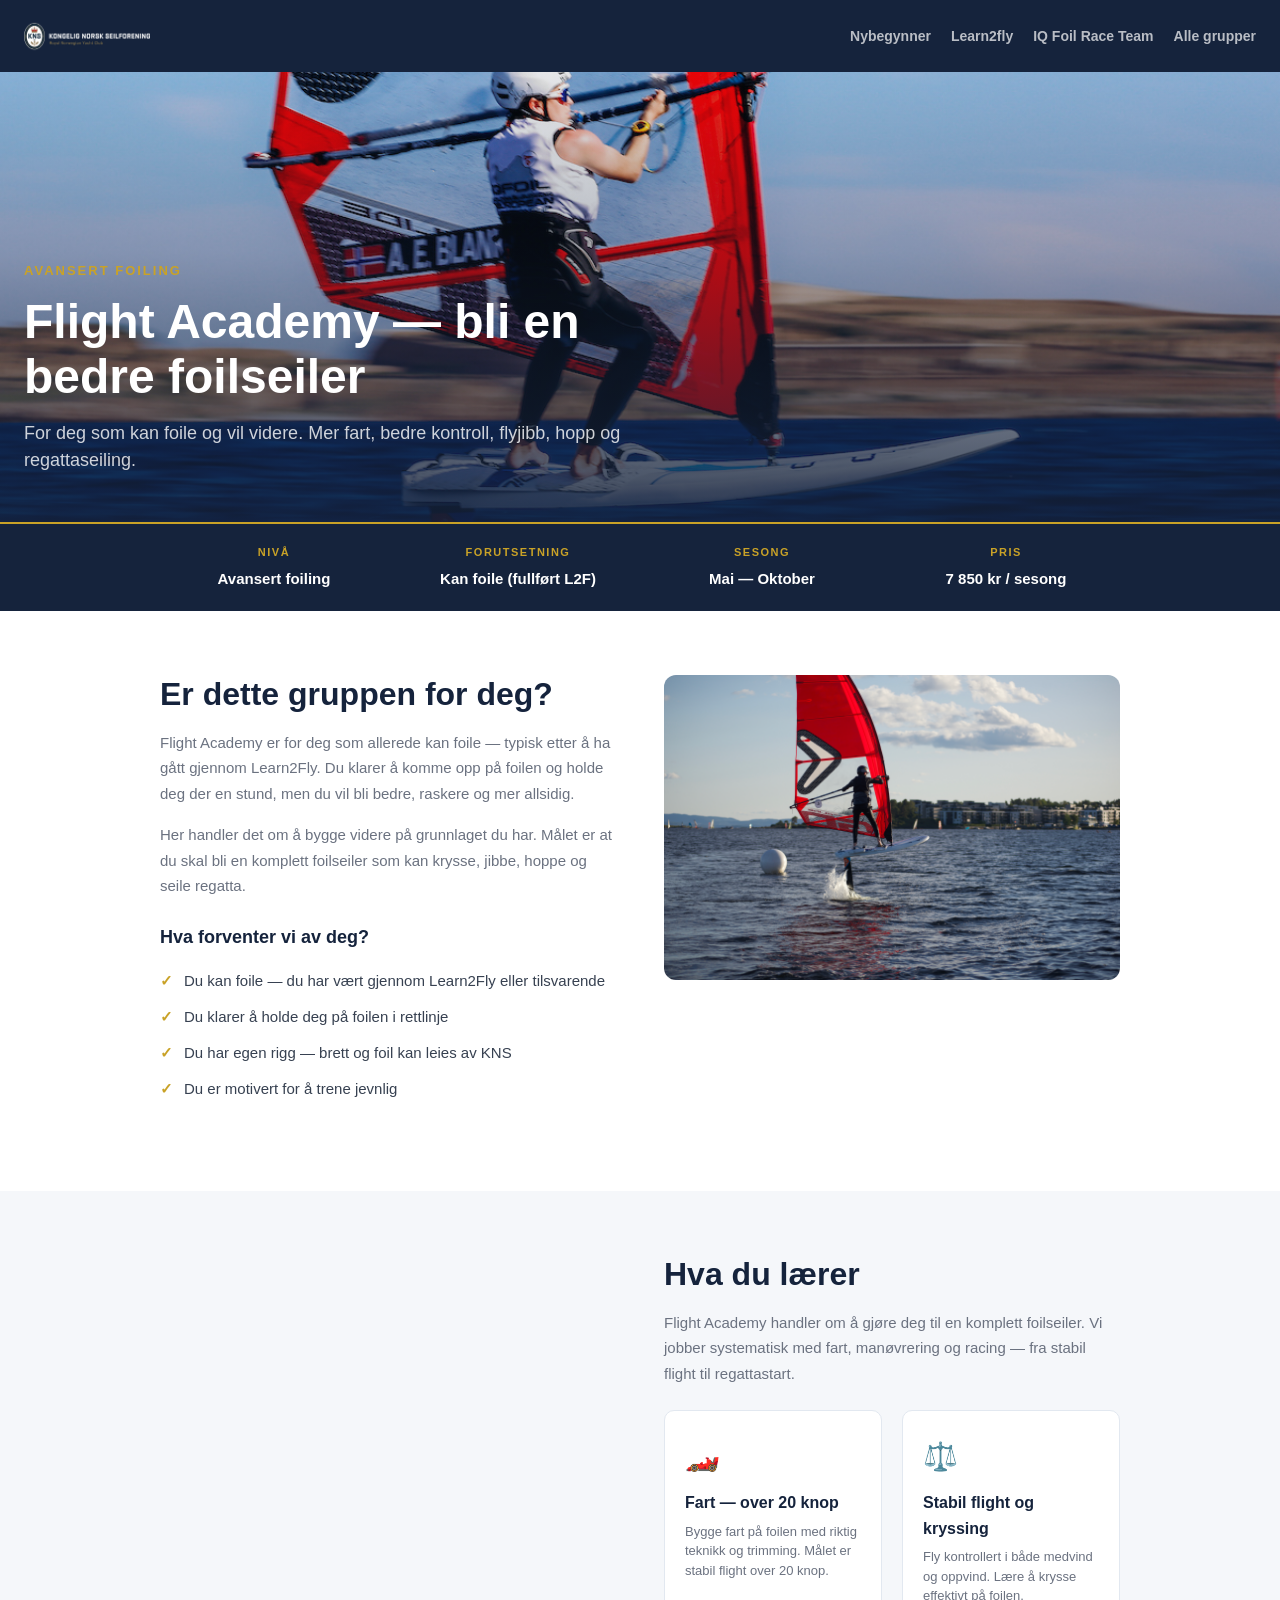
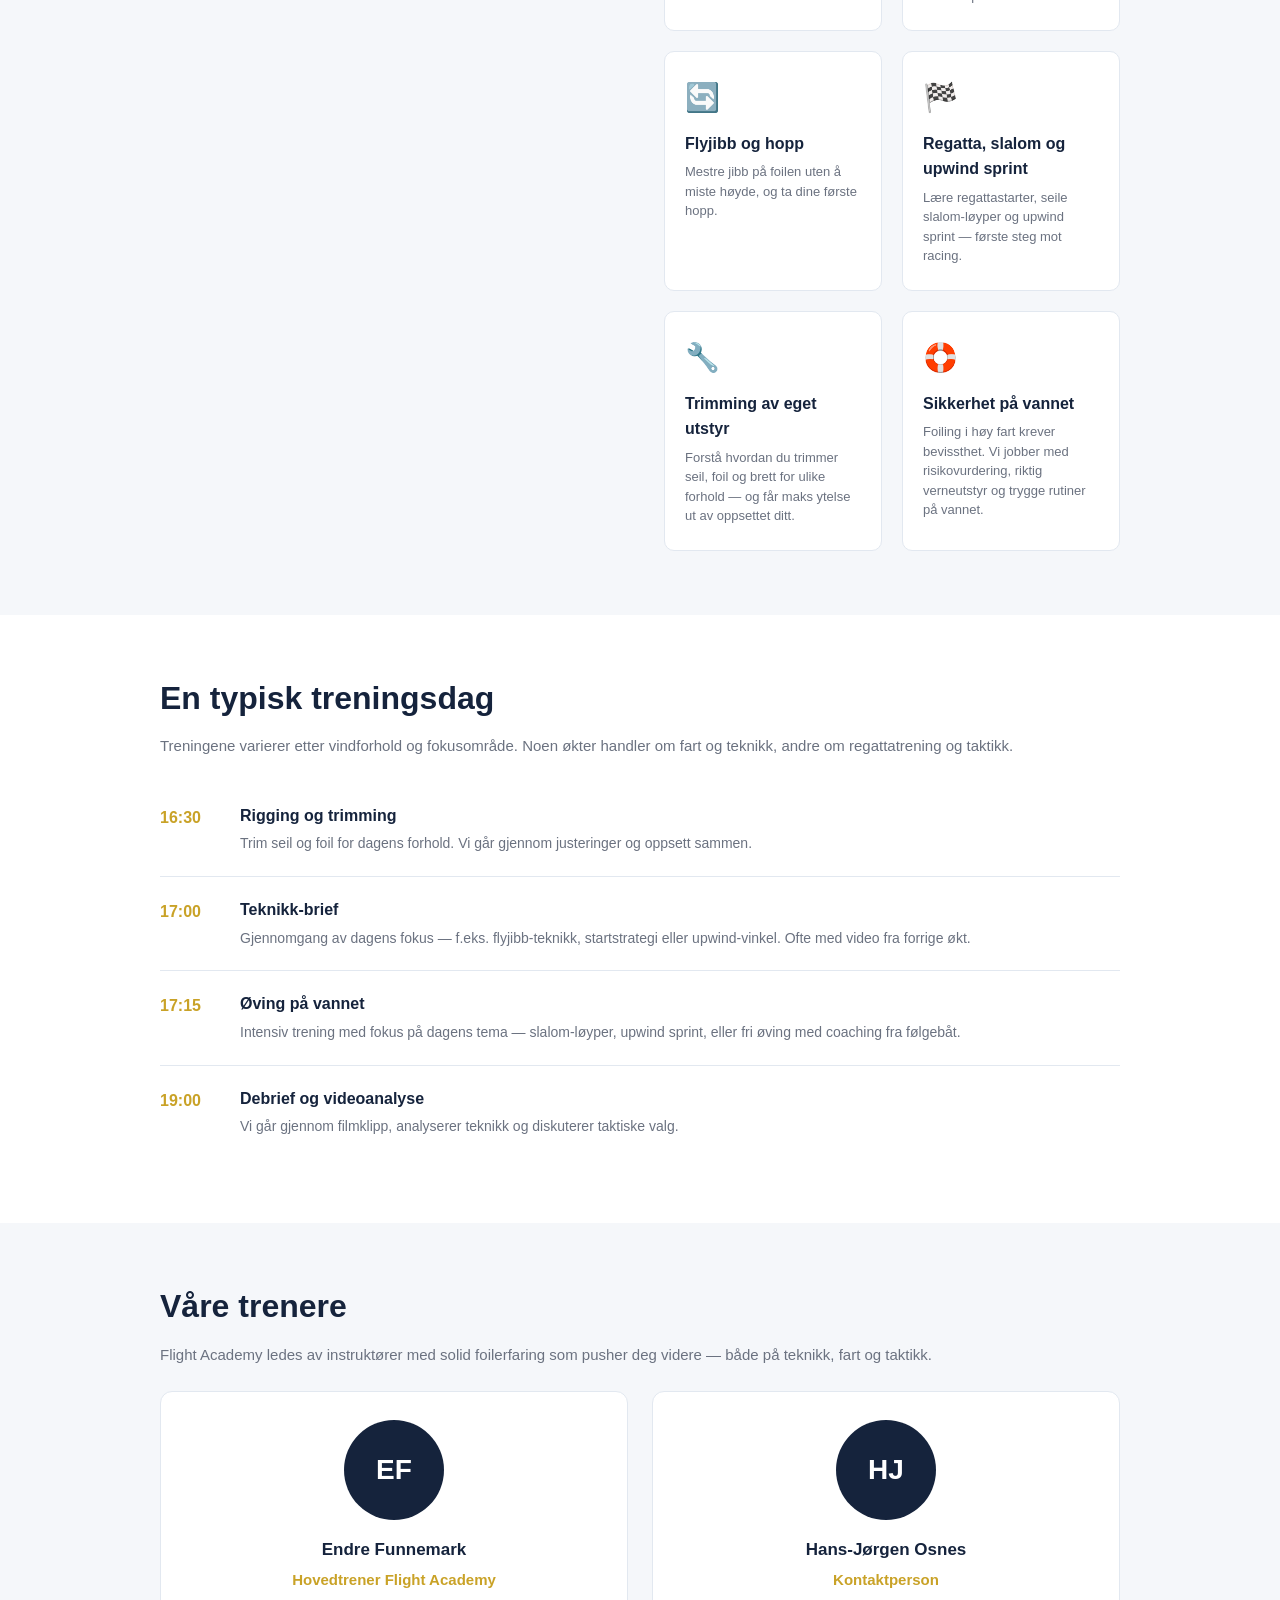
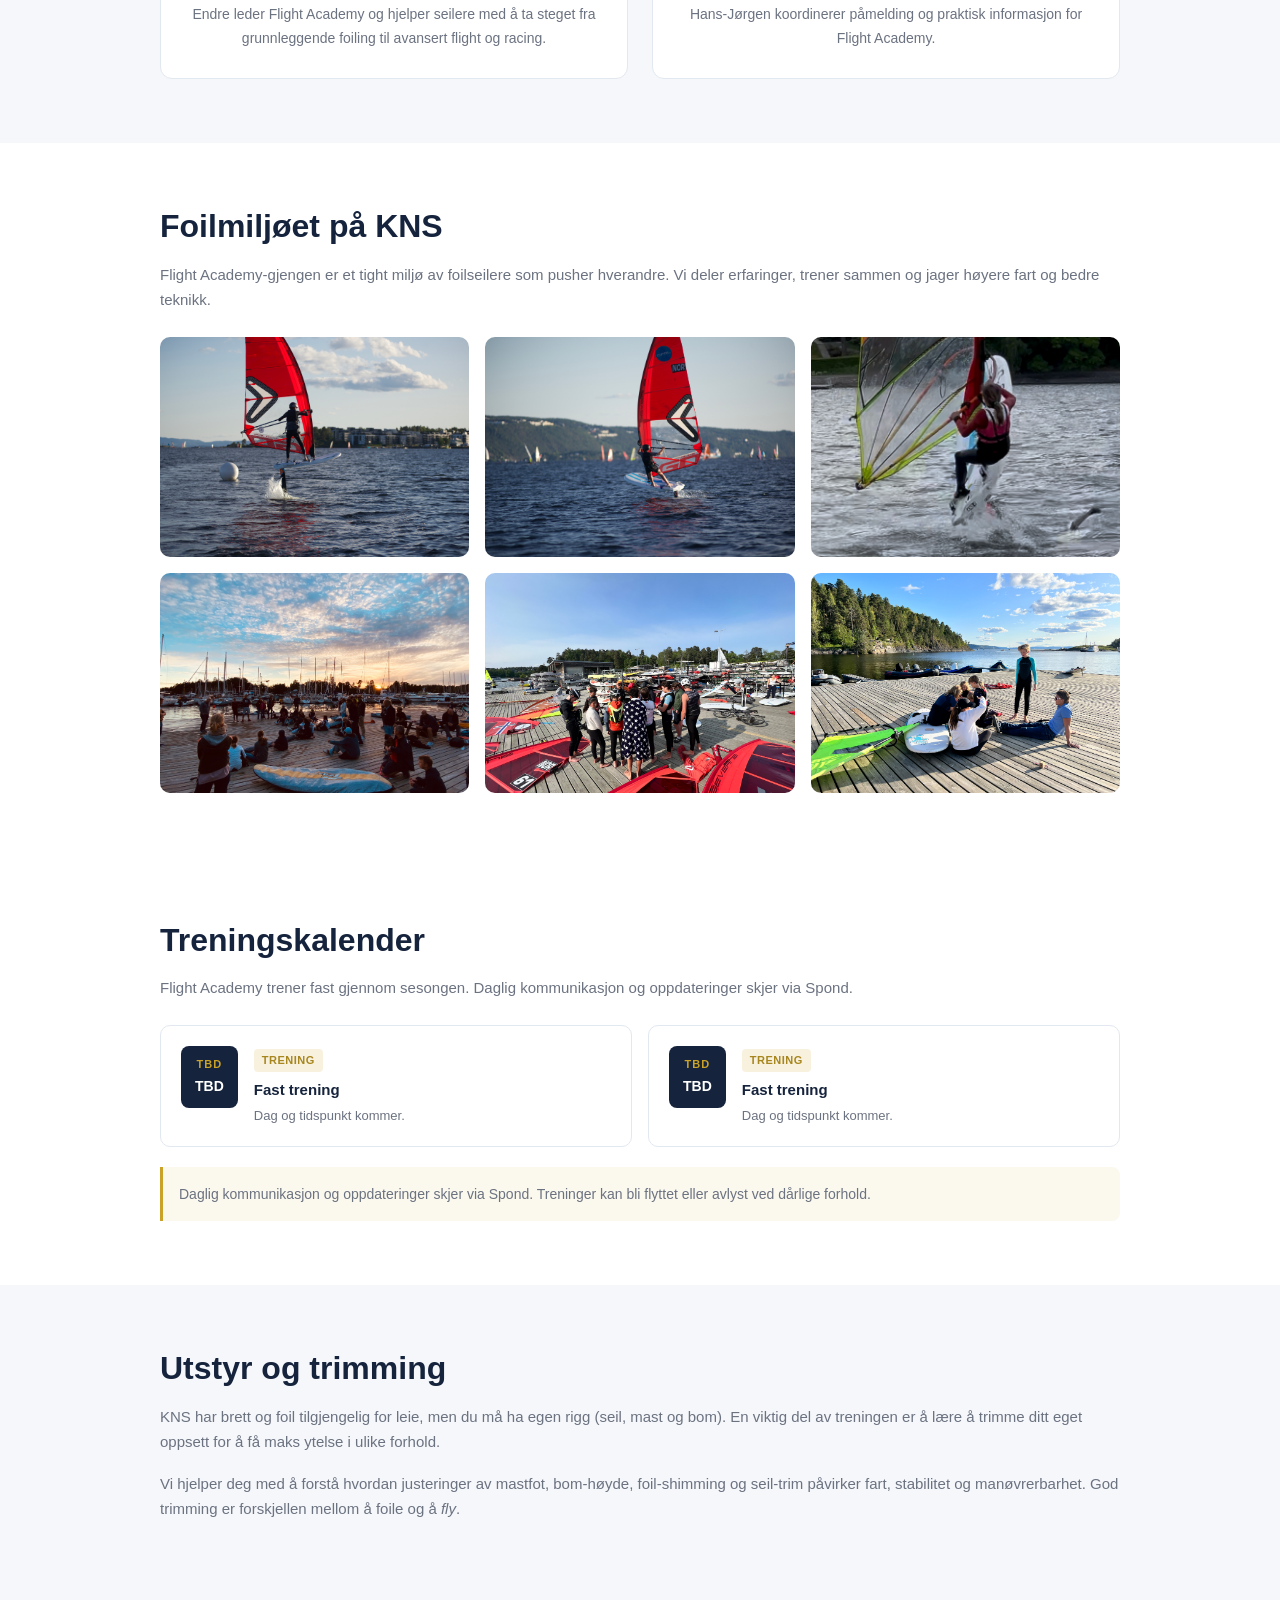
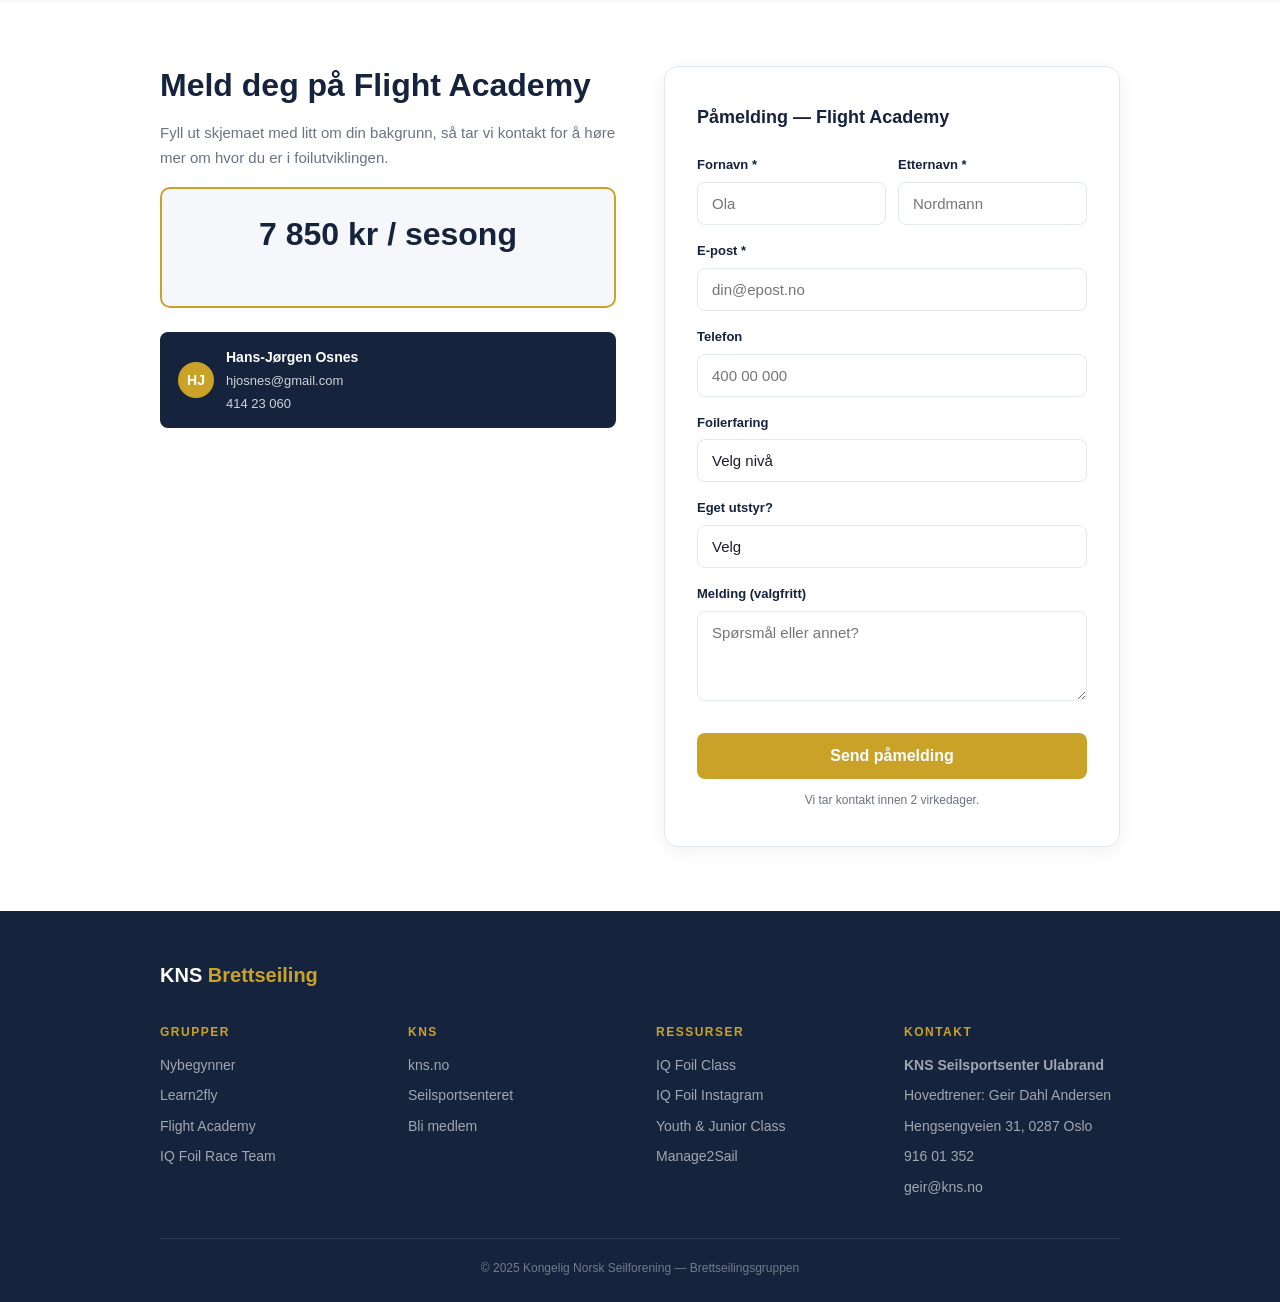
==== commit 64057939: "Bytt miljøbilder til folk på brygga/land på alle undersider Co-Authored-By: Claude Opus 4.6 <noreply" ====
--- a/flight-academy.html
+++ b/flight-academy.html
@@ -191,9 +191,9 @@
         <img src="images/learn2fly/IMG_2680.PNG" alt="Flight Academy trening" class="gallery-img" />
       </div>
       <div class="gallery-grid" style="margin-top: 16px;">
-        <img src="images/DSC_0052.jpeg" alt="Brettseilere i action" class="gallery-img" />
-        <img src="images/DSC_2730.jpeg" alt="Foilseilere på fjorden" class="gallery-img" />
-        <img src="images/trening-rigg.jpg" alt="Rigging på brygga" class="gallery-img" />
+        <img src="images/miljo/IMG_0766.jpeg" alt="Sosialt på brygga i solnedgang" class="gallery-img" />
+        <img src="images/miljo/IMG_5087.jpeg" alt="Briefing på brygga" class="gallery-img" />
+        <img src="images/miljo/IMG_6904.jpeg" alt="Ungdommer på brygga ved fjorden" class="gallery-img" />
       </div>
     </div>
   </div>
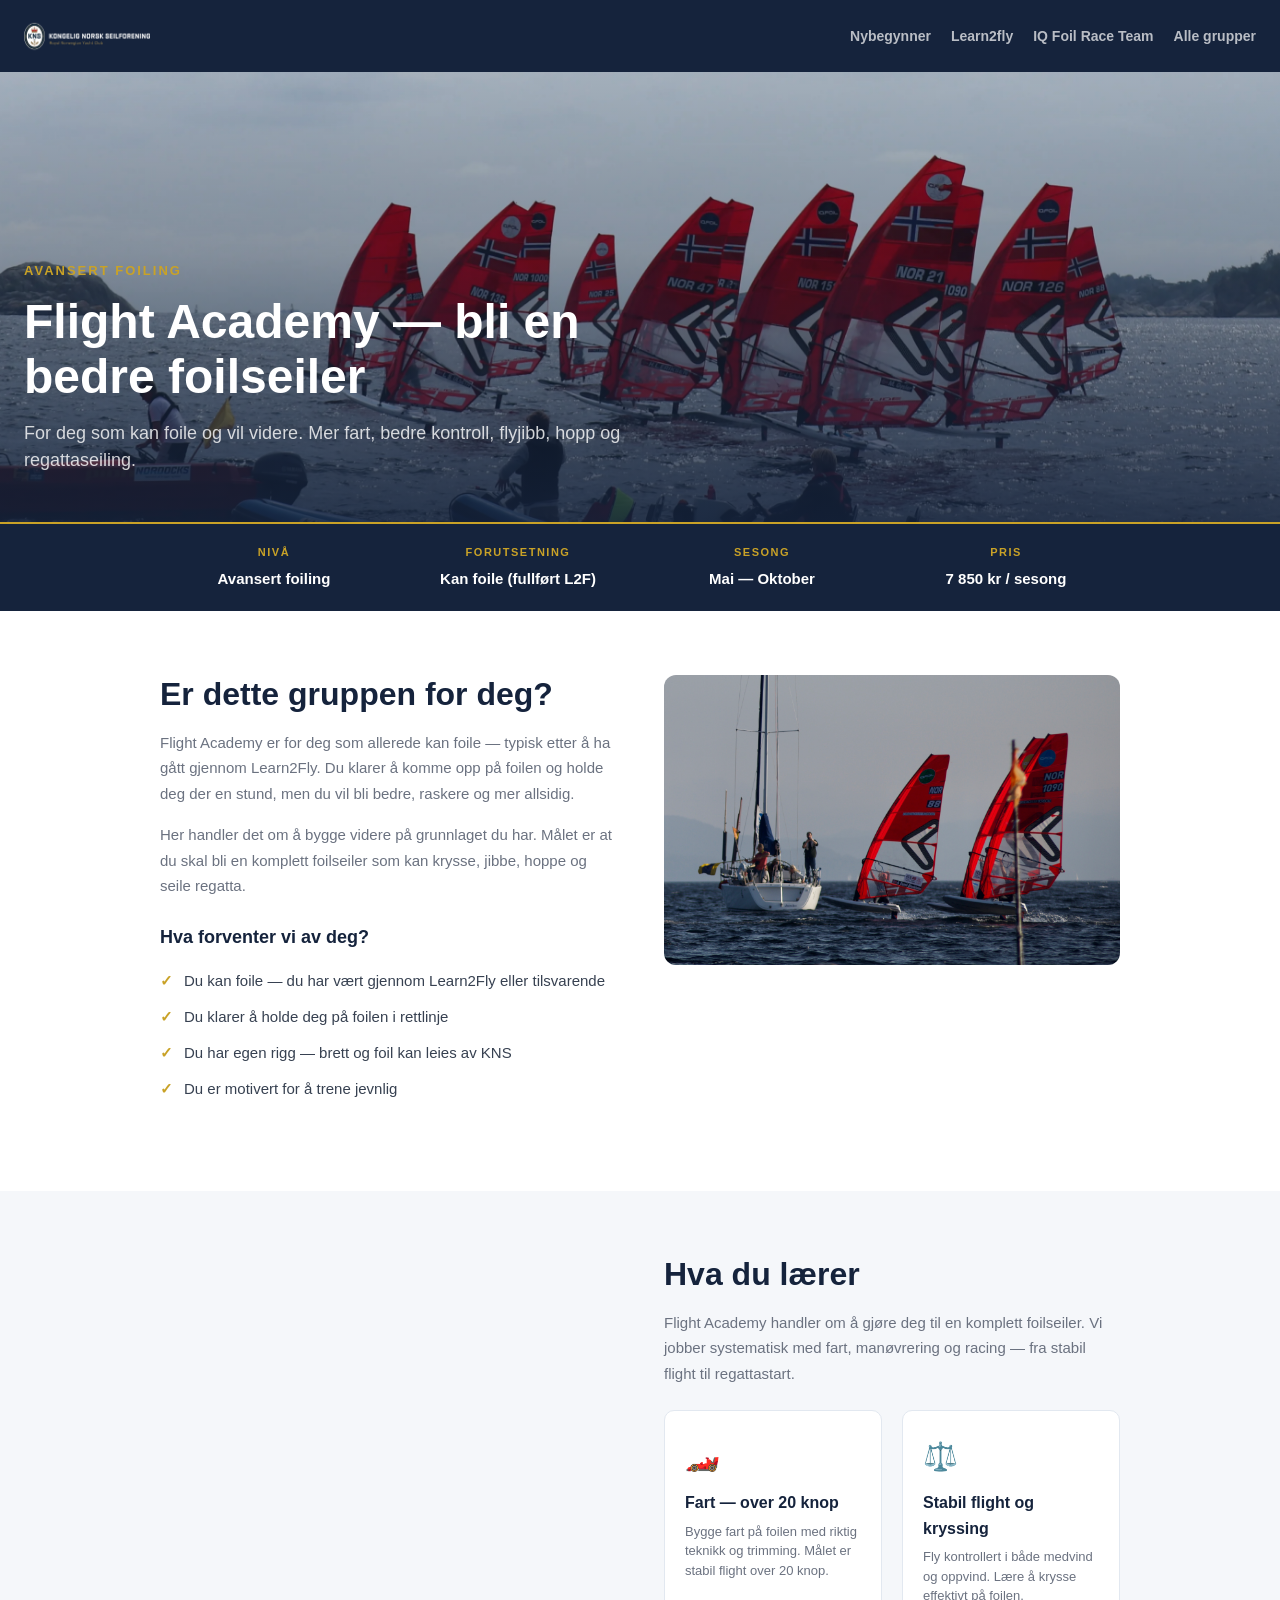
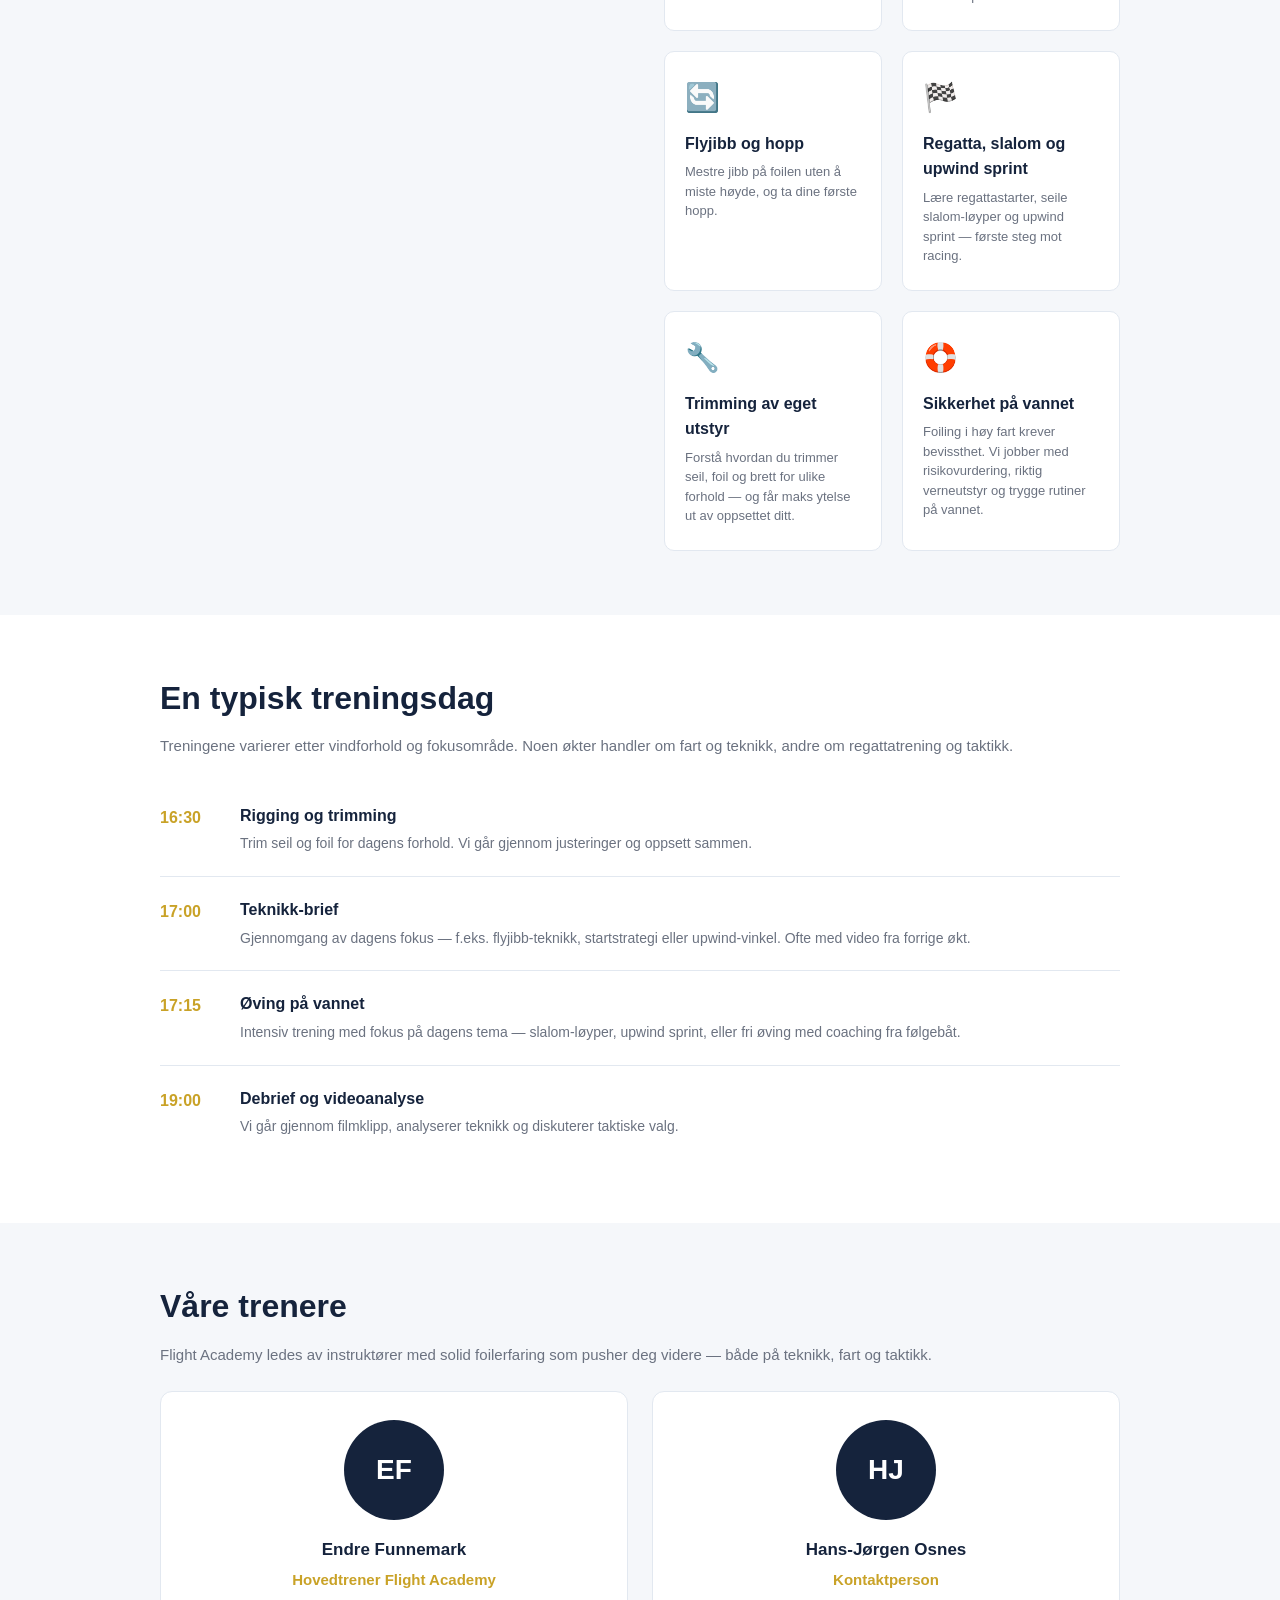
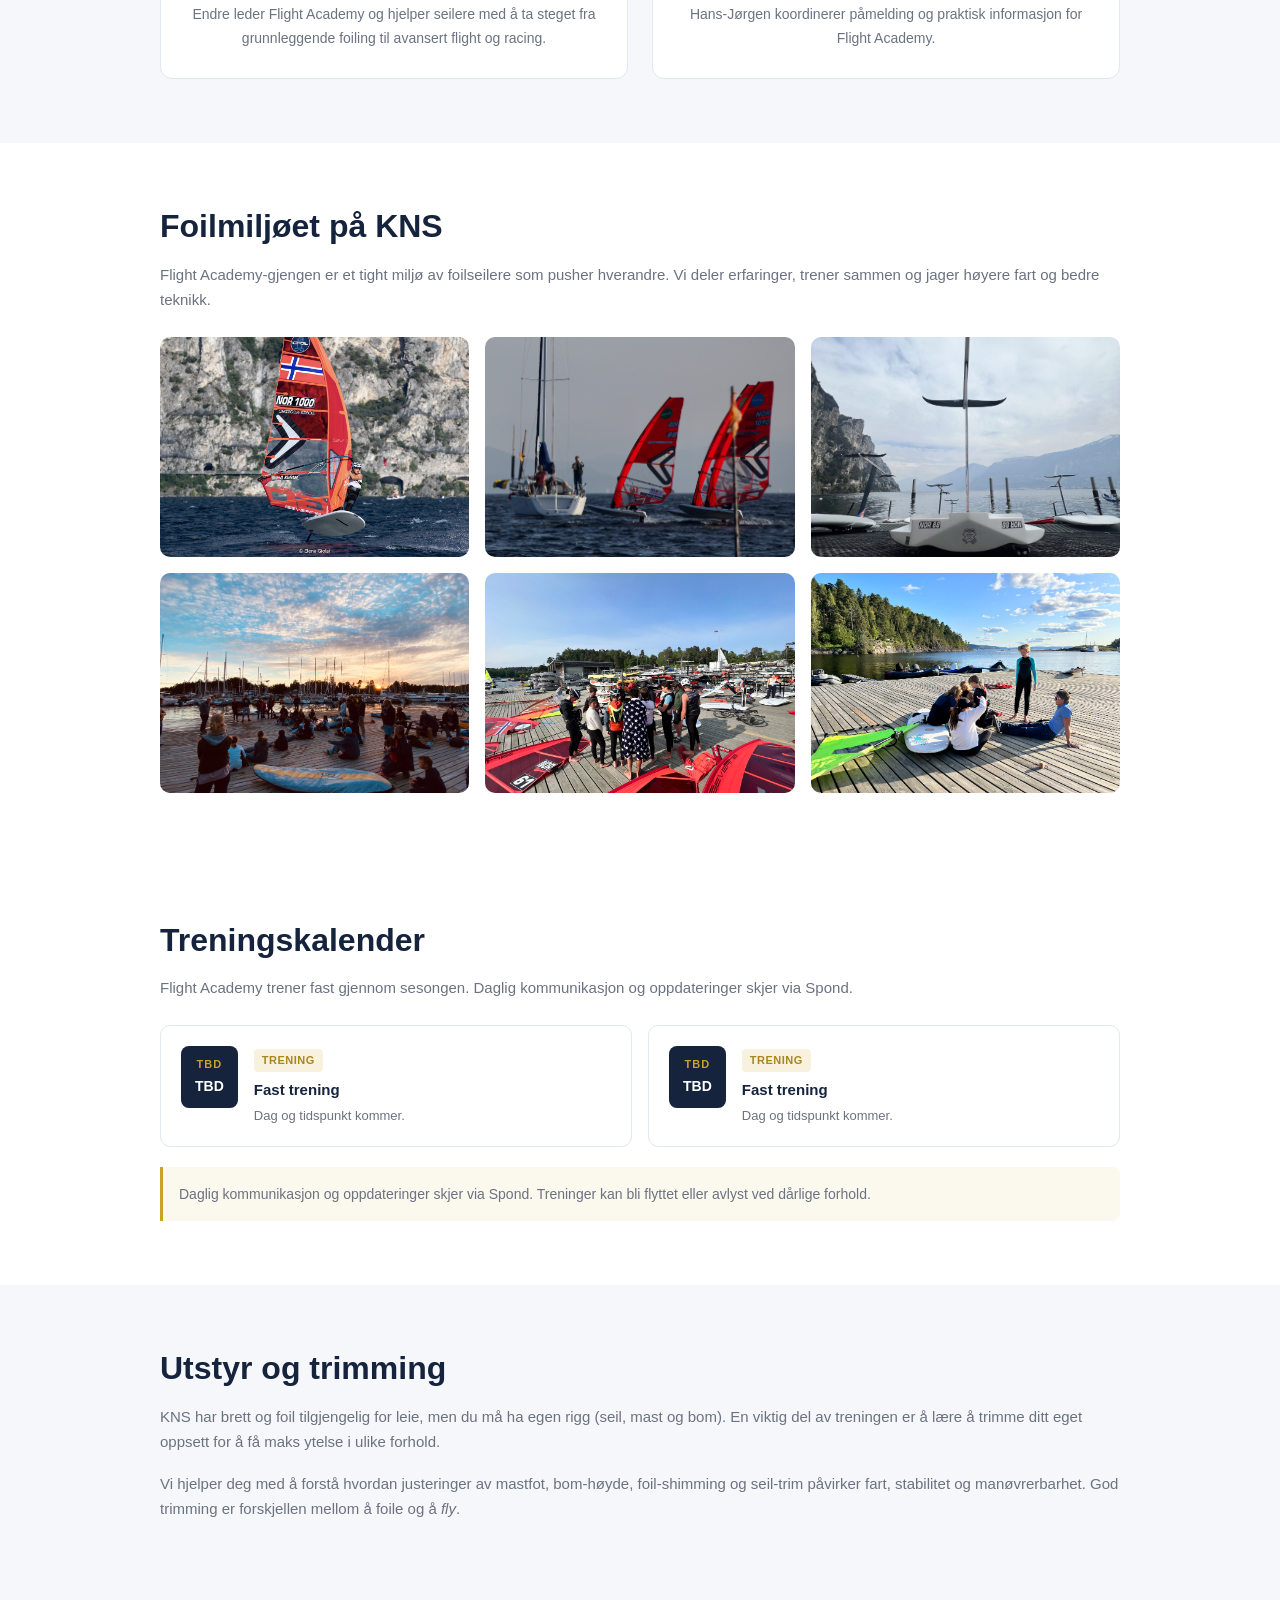
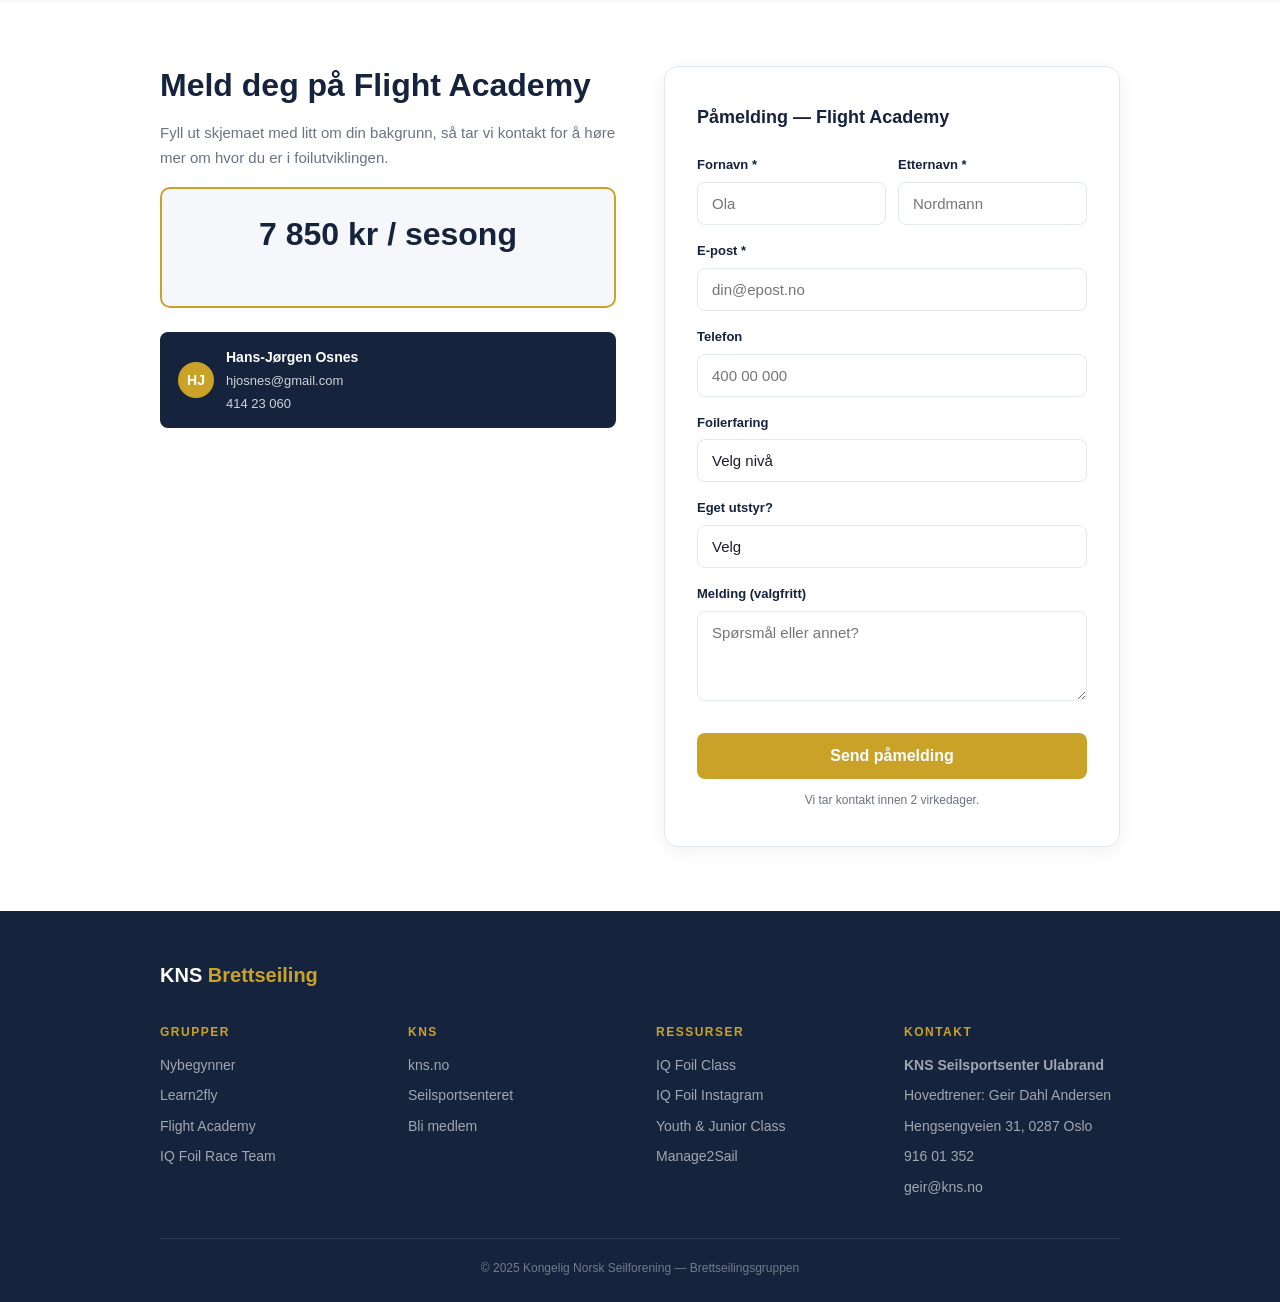
==== commit fc42d237: "Fiks bilder på Flight Academy og Learn2fly - bruk riktige mapper Flight Academy: hero=iqfoil/IMG_013" ====
--- a/flight-academy.html
+++ b/flight-academy.html
@@ -21,7 +21,7 @@
 
 <!-- HERO -->
 <section class="page-hero">
-  <img src="images/251022_SailingEnergy_IQFoilArzachena__C1_7993.jpg" alt="Foilseiler i full fart over vannet" class="page-hero-img" />
+  <img src="images/iqfoil/IMG_0136.PNG" alt="Regattastart med foilseilere" class="page-hero-img" />
   <div class="page-hero-overlay"></div>
   <div class="page-hero-content">
     <span class="kicker">Avansert foiling</span>
@@ -68,7 +68,7 @@
       </ul>
     </div>
     <div class="content-image">
-      <img src="images/learn2fly/DSC_3001.jpeg" alt="Foilseiler i aksjon" />
+      <img src="images/DSC_2730.jpeg" alt="Foilseilere trener med følgebåt" />
     </div>
   </div>
 </section>
@@ -186,9 +186,9 @@
       <h2>Foilmiljøet på KNS</h2>
       <p>Flight Academy-gjengen er et tight milj&oslash; av foilseilere som pusher hverandre. Vi deler erfaringer, trener sammen og jager h&oslash;yere fart og bedre teknikk.</p>
       <div class="gallery-grid">
-        <img src="images/learn2fly/DSC_3001.jpeg" alt="Foilseiler på vannet" class="gallery-img" />
-        <img src="images/learn2fly/DSC_3025.jpeg" alt="Foiling med NOR-seil" class="gallery-img" />
-        <img src="images/learn2fly/IMG_2680.PNG" alt="Flight Academy trening" class="gallery-img" />
+        <img src="images/iqfoil/IMG_5865.jpeg" alt="Foilseiler NOR 1000 i fart" class="gallery-img" />
+        <img src="images/DSC_2730.jpeg" alt="Foilseilere trener med følgebåt" class="gallery-img" />
+        <img src="images/flight-academy-utstyr.jpg" alt="Foil-brett og utstyr på brygga" class="gallery-img" />
       </div>
       <div class="gallery-grid" style="margin-top: 16px;">
         <img src="images/miljo/IMG_0766.jpeg" alt="Sosialt på brygga i solnedgang" class="gallery-img" />
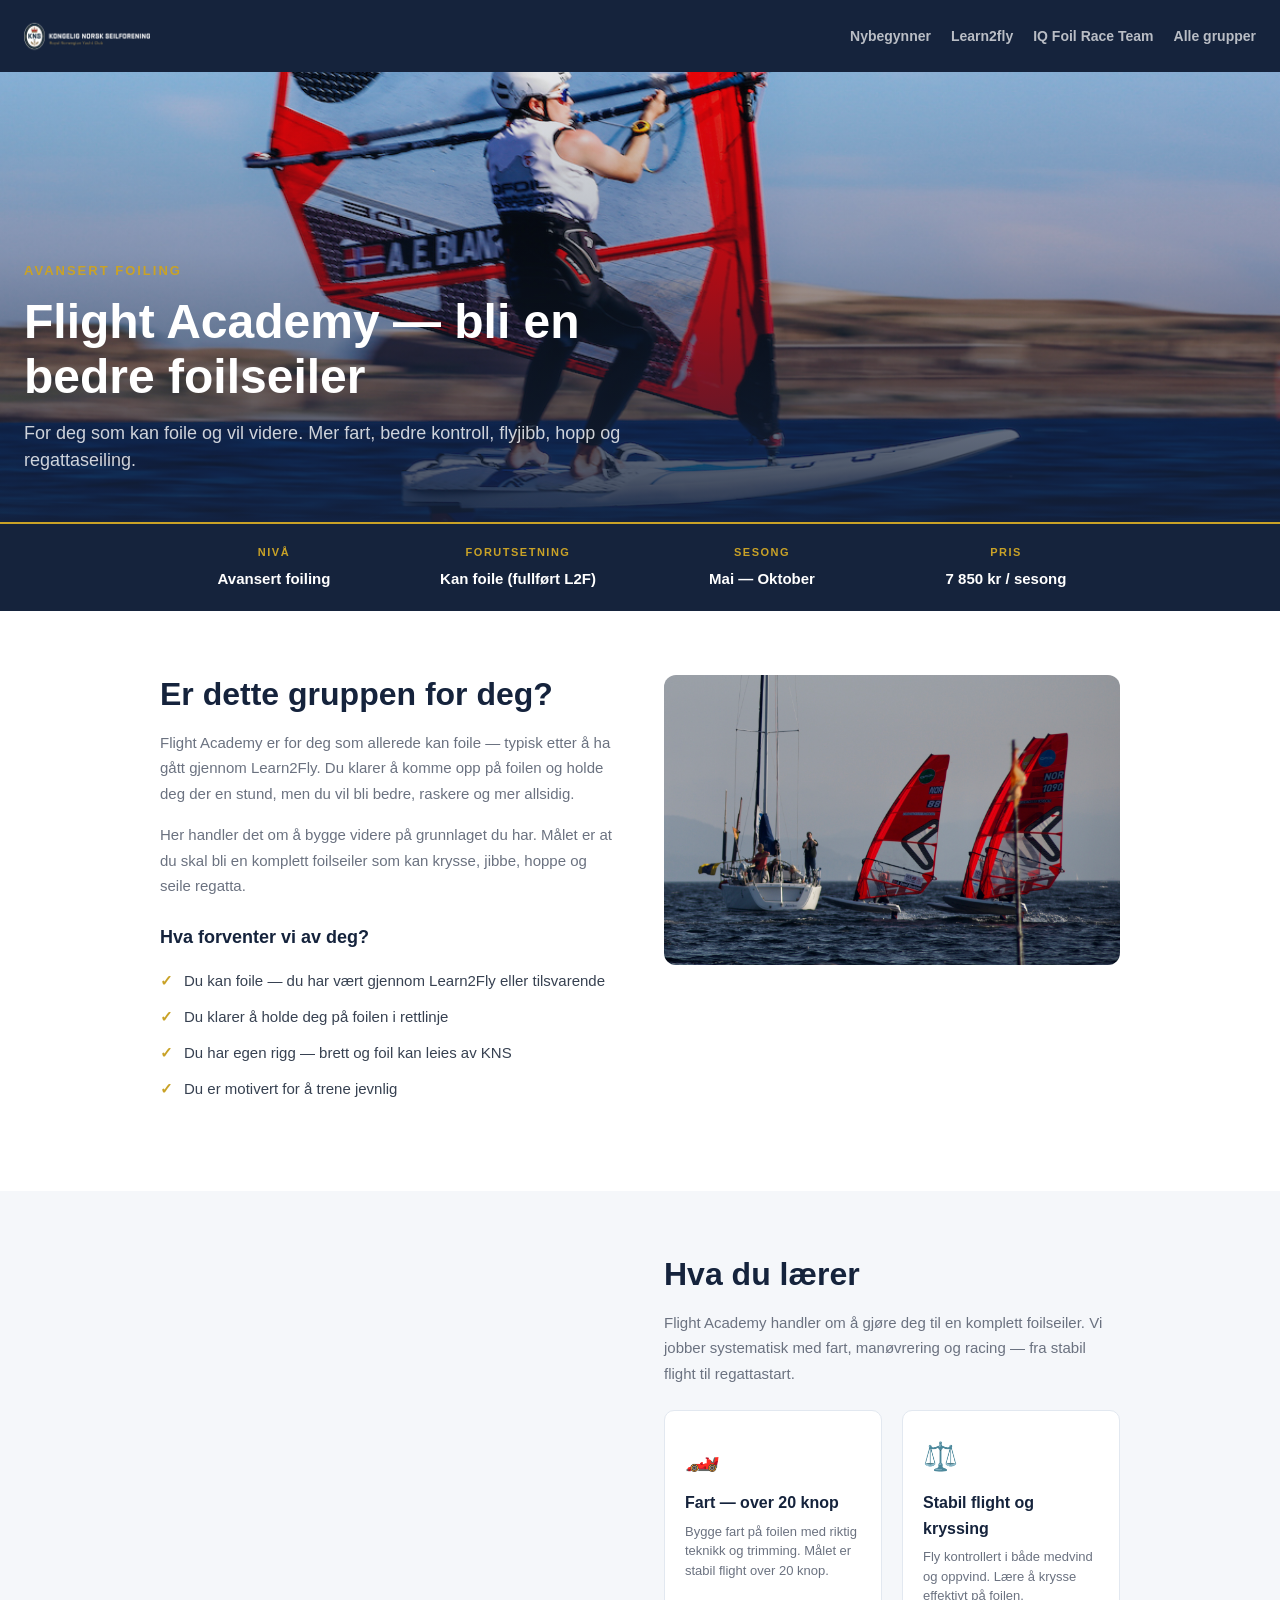
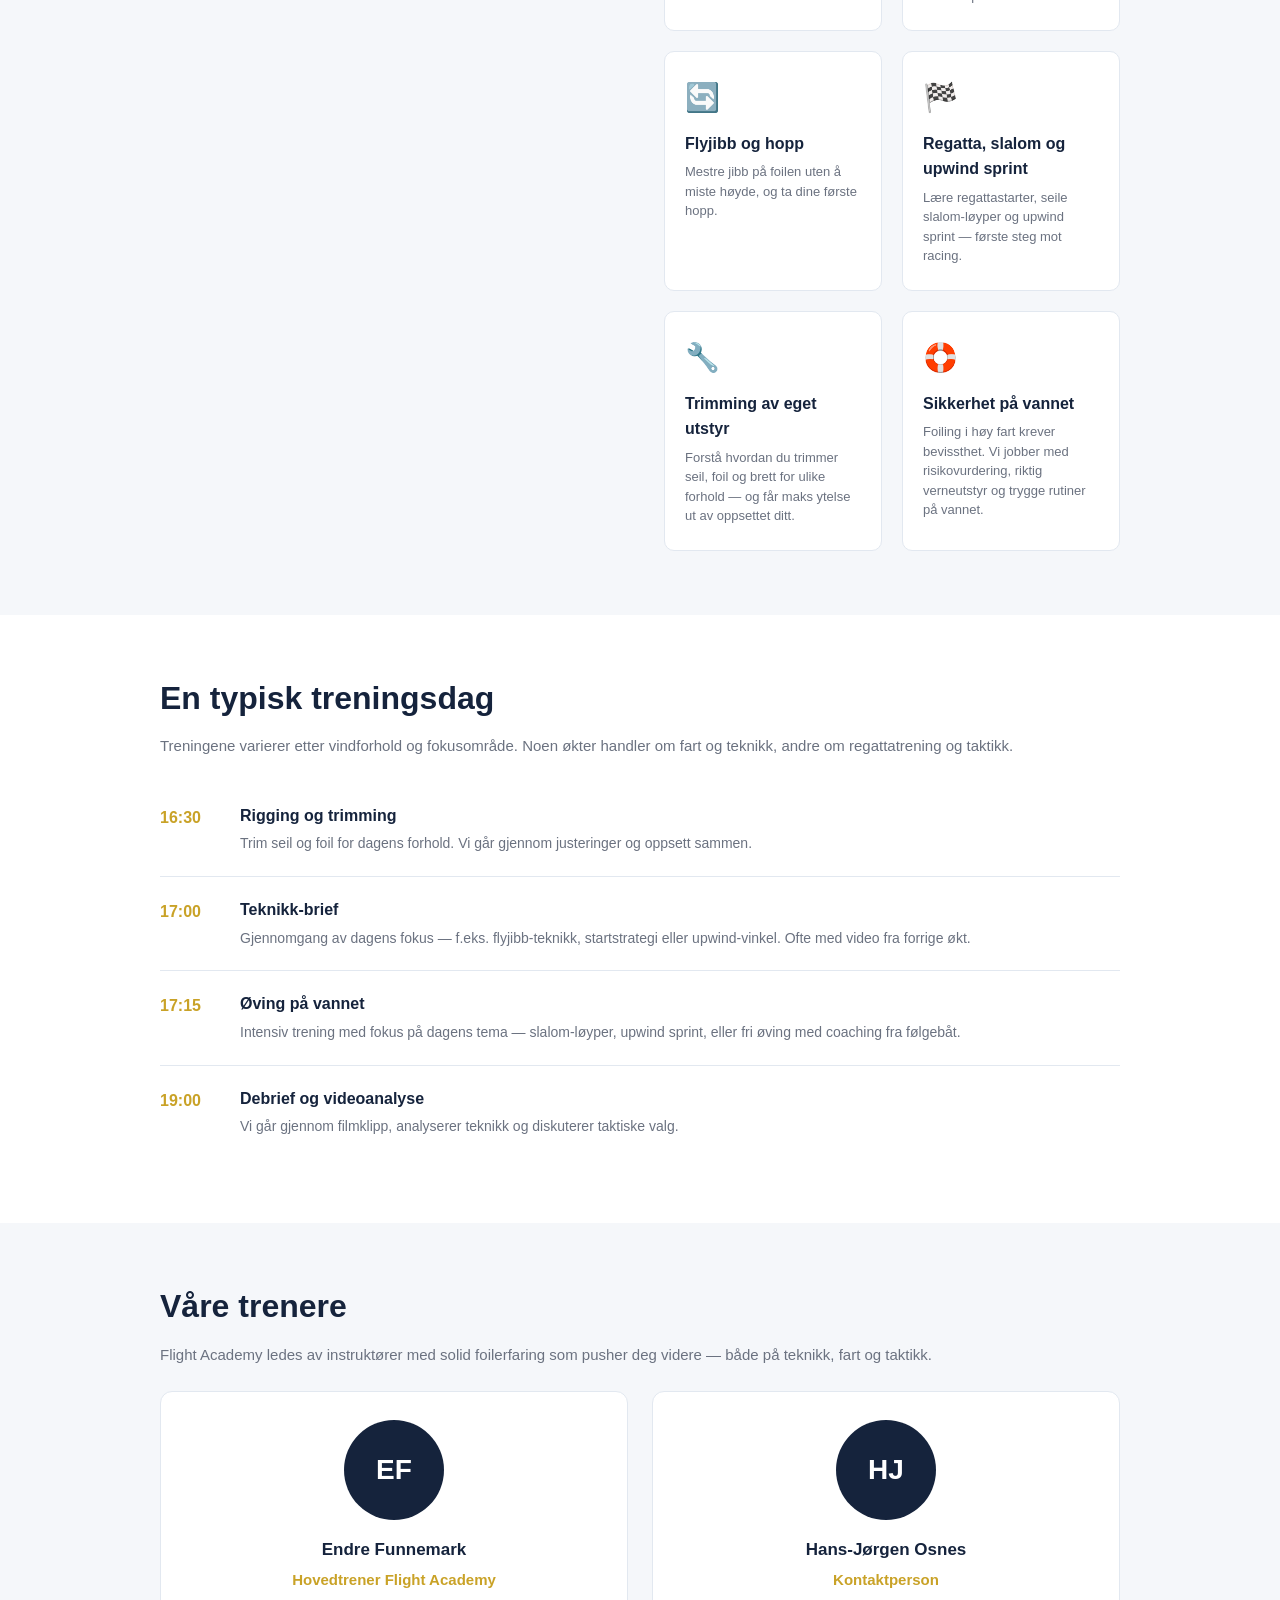
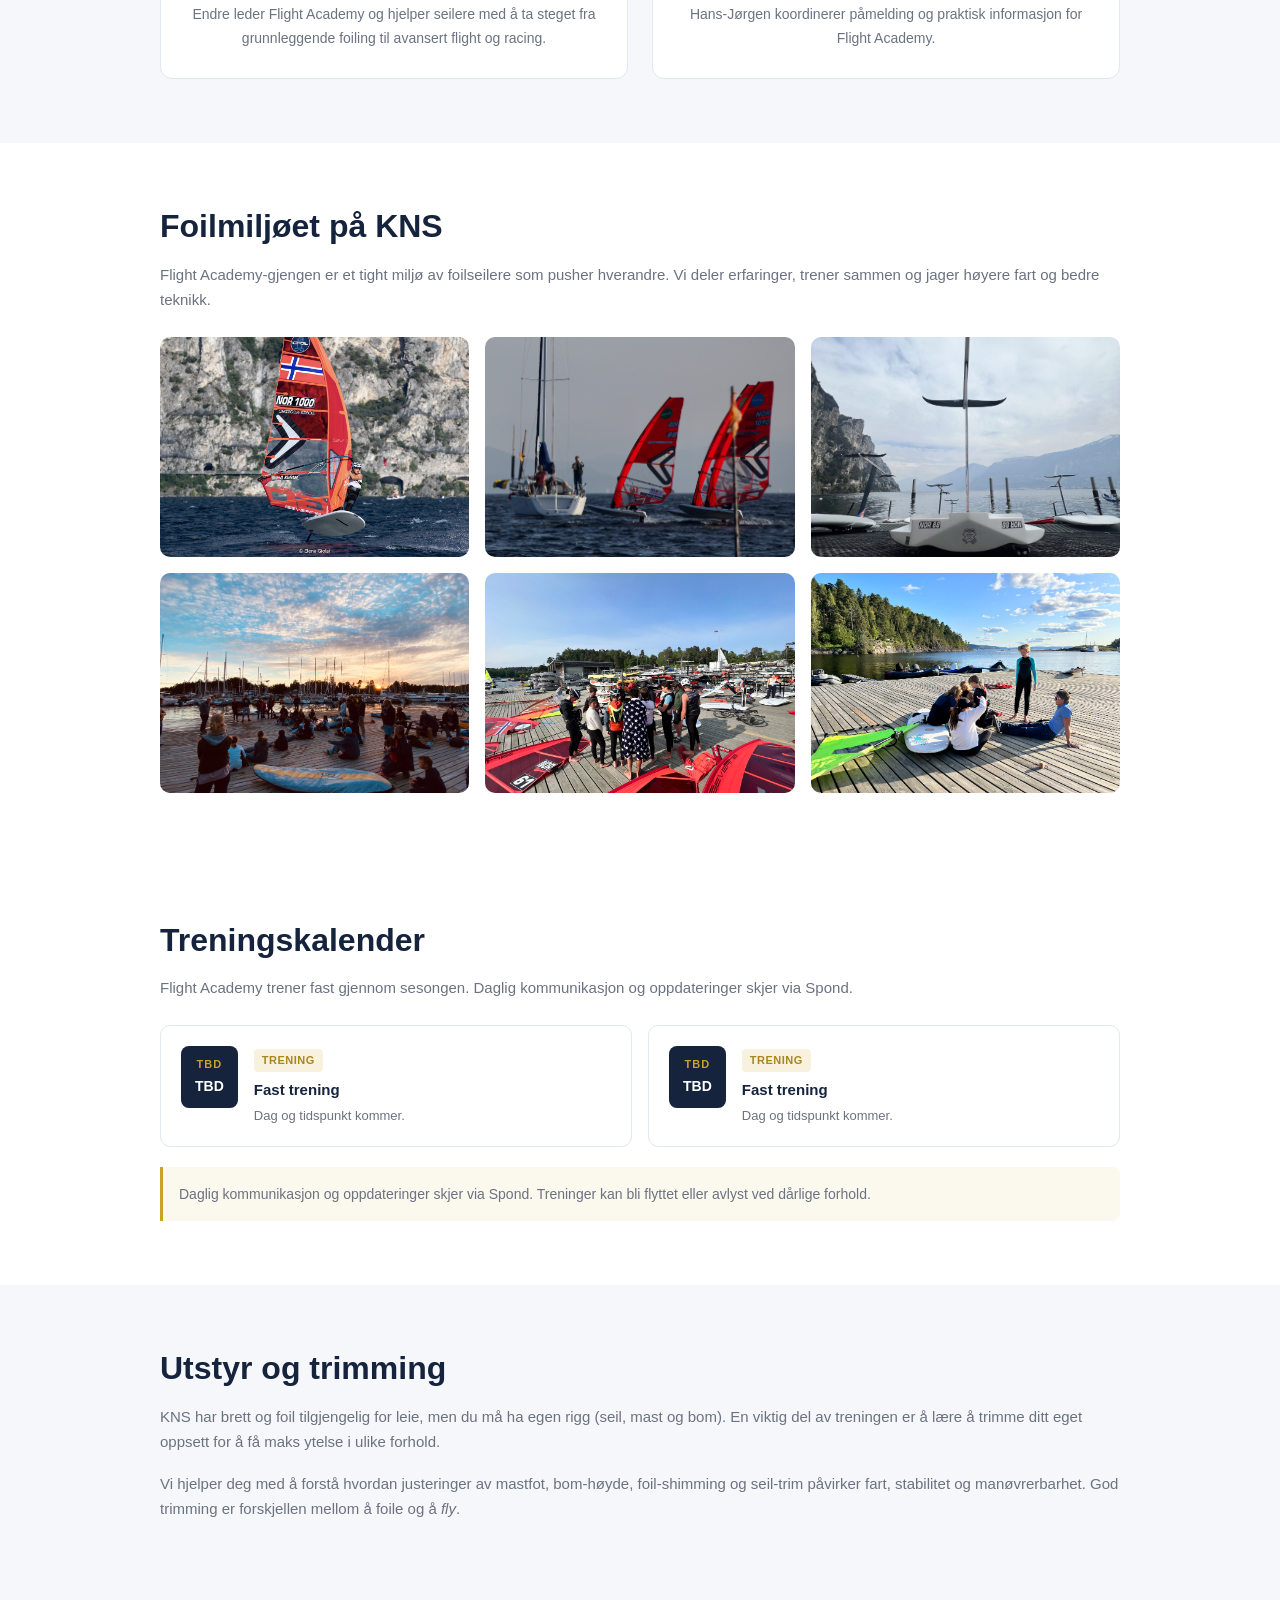
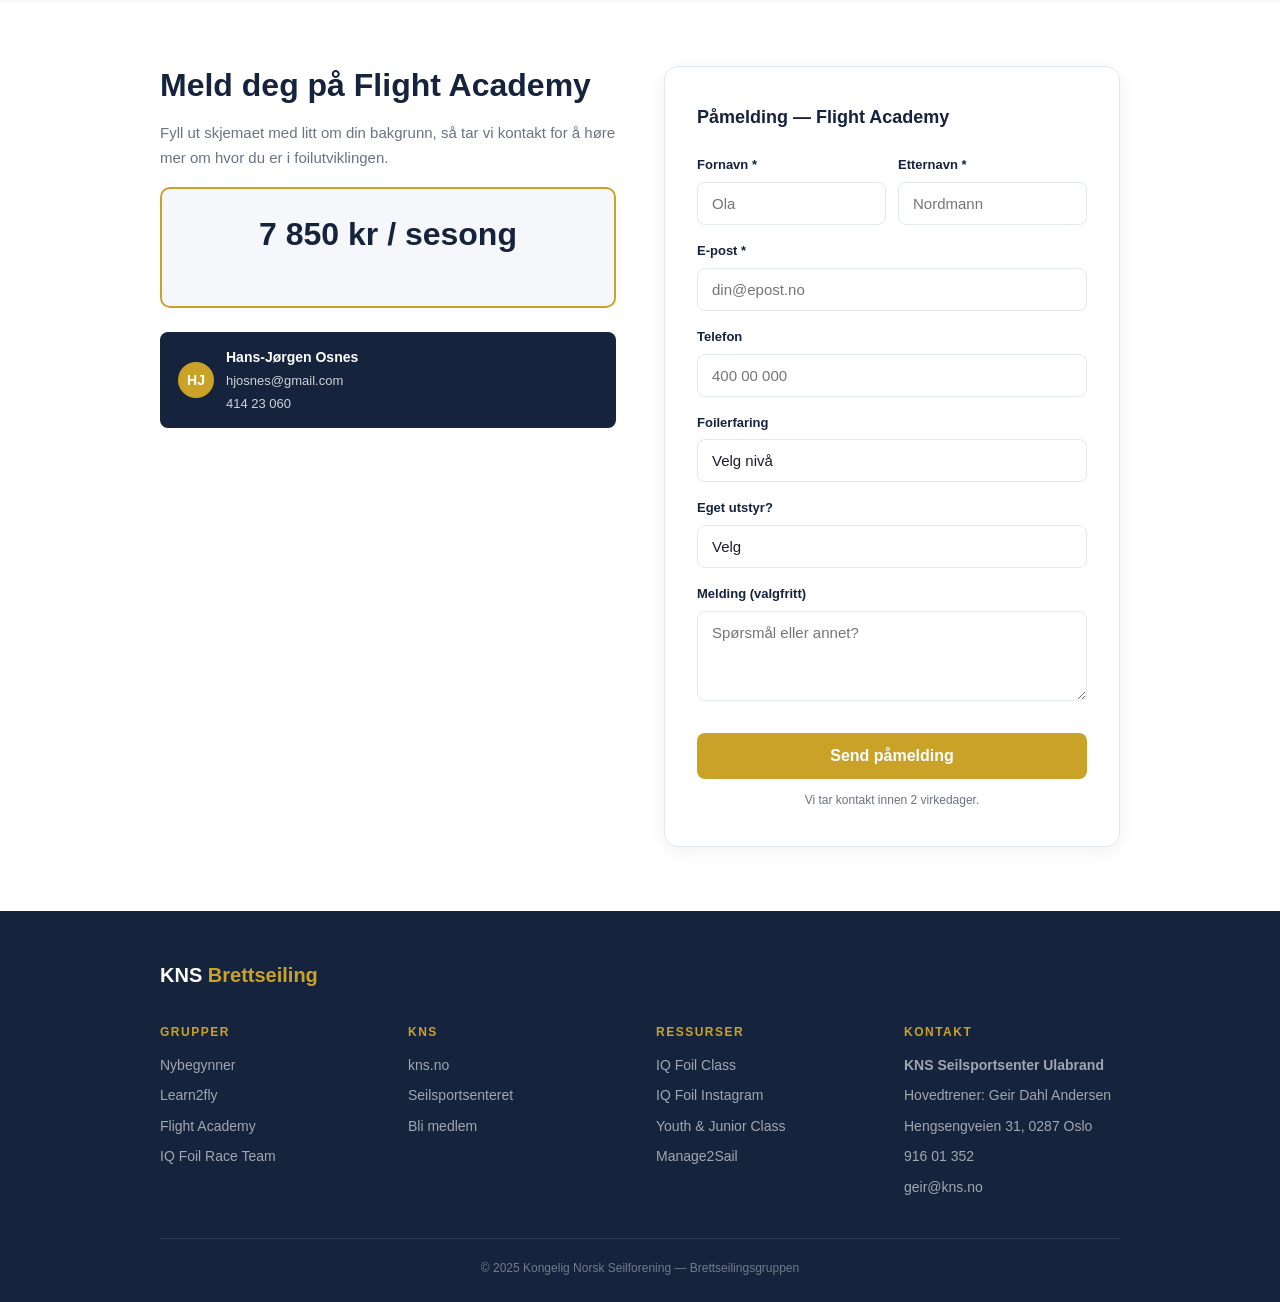
==== commit b692a9f1: "Bytt hero-bilder: SailingEnergy på FA, IMG_0136 regattastart på IQ Foil Co-Authored-By: Claude Opus " ====
--- a/flight-academy.html
+++ b/flight-academy.html
@@ -21,7 +21,7 @@
 
 <!-- HERO -->
 <section class="page-hero">
-  <img src="images/iqfoil/IMG_0136.PNG" alt="Regattastart med foilseilere" class="page-hero-img" />
+  <img src="images/251022_SailingEnergy_IQFoilArzachena__C1_7993.jpg" alt="Foilseiler i full fart over vannet" class="page-hero-img" />
   <div class="page-hero-overlay"></div>
   <div class="page-hero-content">
     <span class="kicker">Avansert foiling</span>
